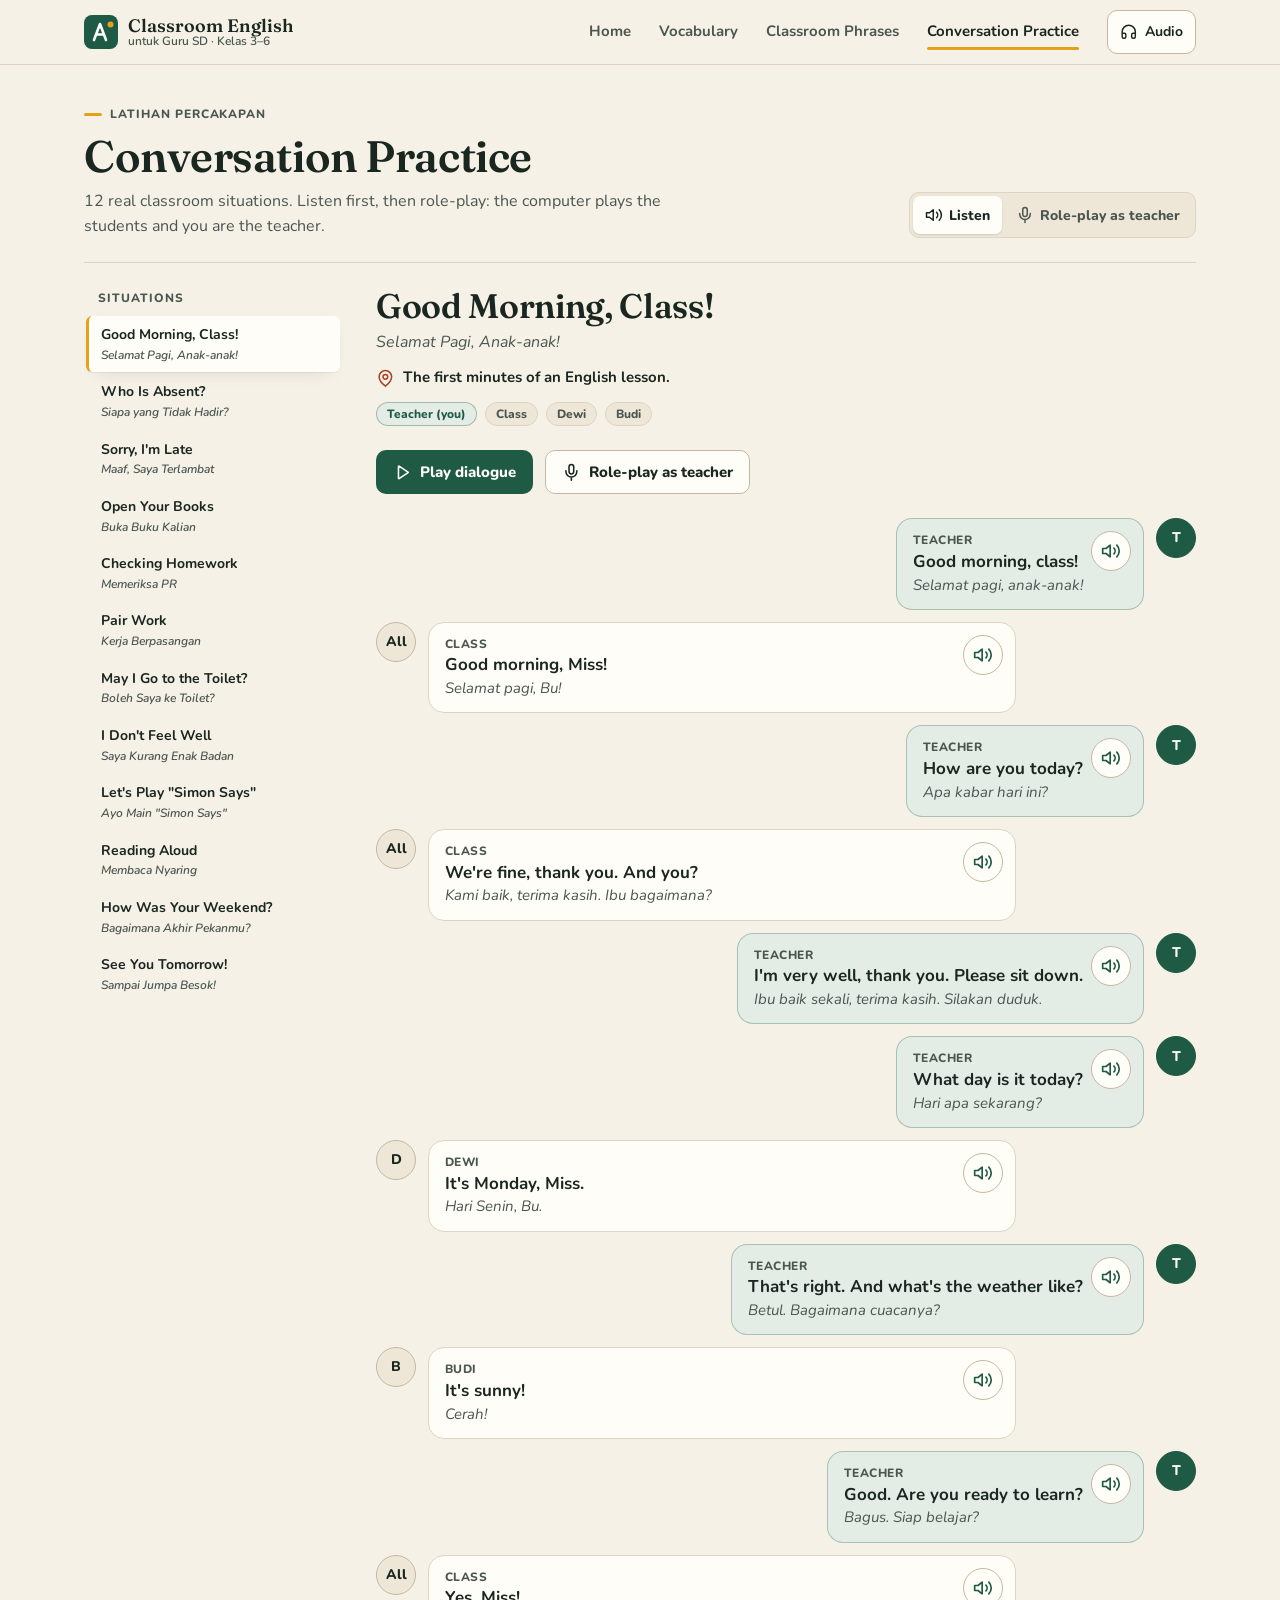
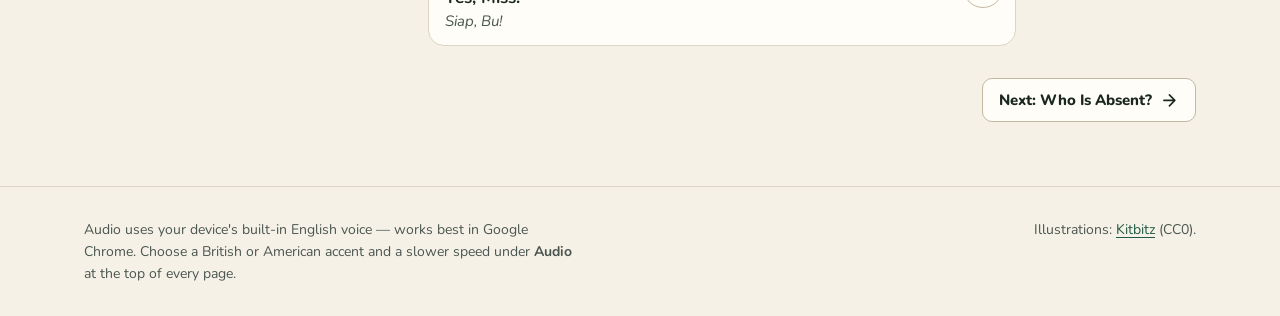
==== conversation.html @ ad686ed3 "Build Classroom English website from Google Sites prototype - Home, Vocabulary, Classroom Phrases an" ====
<!doctype html>
<html lang="en">
<head>
  <meta charset="utf-8">
  <meta name="viewport" content="width=device-width, initial-scale=1, viewport-fit=cover">
  <title>Conversation Practice · Classroom English</title>
  <meta name="description" content="12 classroom dialogues to listen to or role-play as the teacher, with an optional speaking check.">
  <meta name="theme-color" content="#f6f1e7" media="(prefers-color-scheme: light)">
  <meta name="theme-color" content="#121a16" media="(prefers-color-scheme: dark)">
  <link rel="icon" href="assets/img/favicon.svg" type="image/svg+xml">
  <link rel="preconnect" href="https://fonts.googleapis.com">
  <link rel="preconnect" href="https://fonts.gstatic.com" crossorigin>
  <link rel="stylesheet" href="https://fonts.googleapis.com/css2?family=Fraunces:opsz,wght@9..144,500;9..144,600&family=Nunito:wght@400;600;700;800&display=swap">
  <link rel="stylesheet" href="assets/css/style.css">
  <script src="assets/js/tts.js" defer></script>
  <script src="assets/js/app.js" defer></script>
  <script src="assets/js/conversation.js" defer></script>
</head>
<body>
  <a class="skip-link" href="#main">Skip to content</a>

  <header class="site-header">
    <div class="container">
      <a class="brand" href="index.html">
        <svg class="brand-mark" viewBox="0 0 34 34" aria-hidden="true"><rect width="34" height="34" rx="8" fill="var(--green)"/><path d="M10 25 16 9l6 16M12.3 19.5h7.4" fill="none" stroke="var(--on-green)" stroke-width="2.6" stroke-linecap="round" stroke-linejoin="round"/><circle cx="26.5" cy="9.5" r="3" fill="var(--marigold)"/></svg>
        <span class="brand-text"><strong>Classroom English</strong><span>untuk Guru SD · Kelas 3–6</span></span>
      </a>
      <nav class="main-nav" aria-label="Main">
        <ul>
          <li><a href="index.html">Home</a></li>
          <li><a href="vocabulary.html">Vocabulary</a></li>
          <li><a href="phrases.html">Classroom Phrases</a></li>
          <li><a href="conversation.html" aria-current="page">Conversation Practice</a></li>
        </ul>
      </nav>
      <button class="audio-btn" type="button" popovertarget="audio-panel">
        <svg class="icon" aria-hidden="true"><use href="#i-headphones"/></svg><span class="label-long">Audio</span><span class="visually-hidden"> settings</span>
      </button>
    </div>
  </header>

  <div id="audio-panel" class="audio-panel" popover aria-label="Audio settings">
    <h2>Audio settings</h2>
    <fieldset>
      <legend>Accent</legend>
      <div class="segmented">
        <label><input type="radio" name="accent" value="en-GB"><span>British</span></label>
        <label><input type="radio" name="accent" value="en-US"><span>American</span></label>
      </div>
    </fieldset>
    <fieldset>
      <legend>Speed</legend>
      <div class="segmented">
        <label><input type="radio" name="speed" value="slow"><span>Slow</span></label>
        <label><input type="radio" name="speed" value="normal"><span>Normal</span></label>
        <label><input type="radio" name="speed" value="fast"><span>Fast</span></label>
      </div>
    </fieldset>
    <p class="note" data-audio-note>Uses your device's built-in English voice. Works best in Google Chrome.</p>
  </div>

  <main id="main">
    <div class="container">
      <header class="page-head">
        <div class="head-row">
          <div>
            <p class="eyebrow">Latihan percakapan</p>
            <h1>Conversation Practice</h1>
            <p>12 real classroom situations. Listen first, then role-play: the computer plays the students and you are the teacher.</p>
          </div>
          <fieldset class="segmented">
            <legend class="visually-hidden">Practice mode</legend>
            <label><input type="radio" name="cmode" value="listen" checked><span><svg class="icon" aria-hidden="true"><use href="#i-volume"/></svg>Listen</span></label>
            <label><input type="radio" name="cmode" value="roleplay"><span><svg class="icon" aria-hidden="true"><use href="#i-mic"/></svg>Role-play as teacher</span></label>
          </fieldset>
        </div>
      </header>
      <div class="workspace">
        <aside aria-labelledby="topics-label">
          <p class="aside-label" id="topics-label">Situations</p>
          <ul class="topic-list" id="topics" aria-label="Situations"></ul>
        </aside>
        <section aria-label="Dialogue">
          <div id="view"></div>
          <p class="visually-hidden" id="live" aria-live="polite"></p>
        </section>
      </div>
    </div>
  </main>

  <footer class="site-footer">
    <div class="container">
      <p>Audio uses your device's built-in English voice — works best in Google Chrome. Choose a British or American accent and a slower speed under <strong>Audio</strong> at the top of every page.</p>
      <p>Illustrations: <a href="https://kitbitz.art/">Kitbitz</a> (CC0).</p>
    </div>
  </footer>

  <nav class="bottom-nav" aria-label="Main (mobile)">
    <ul>
      <li><a href="index.html"><svg class="icon" aria-hidden="true"><use href="#i-home"/></svg>Home</a></li>
      <li><a href="vocabulary.html"><svg class="icon" aria-hidden="true"><use href="#i-book"/></svg>Words</a></li>
      <li><a href="phrases.html"><svg class="icon" aria-hidden="true"><use href="#i-quote"/></svg>Phrases</a></li>
      <li><a href="conversation.html" aria-current="page"><svg class="icon" aria-hidden="true"><use href="#i-chat"/></svg>Talk</a></li>
    </ul>
  </nav>
</body>
</html>
---- assets/css/style.css ----
/* =========================================================
   Classroom English — shared styles
   Direction: a teacher's exercise book. Warm paper, blackboard
   green, marigold highlighter. Serif headings, rounded sans body.
   ========================================================= */

:root {
  --paper: #f6f1e7;
  --paper-2: #eee7d8;
  --surface: #fffdf8;
  --ink: #1a2620;
  --ink-2: #4a5650;
  --line: #ddd4c3;
  --line-strong: #c4b8a1;

  --green: #1e5a44;
  --green-hover: #174836;
  --on-green: #ffffff;
  --green-tint: #e3ede6;
  --green-text: #1e5a44;

  --marigold: #e3a21a;
  --marigold-tint: #fbefd2;
  --clay: #a8432a;
  --clay-tint: #f6e3da;

  --ok: #2b7046;
  --ok-tint: #e1f0e5;
  --bad: #b42318;
  --bad-tint: #fbe4e1;

  --shadow: 0 1px 0 rgba(26, 38, 32, 0.06), 0 6px 20px -12px rgba(26, 38, 32, 0.25);

  --font-display: "Fraunces", Georgia, "Times New Roman", serif;
  --font-body: "Nunito", system-ui, -apple-system, "Segoe UI", sans-serif;

  --r-sm: 6px;
  --r: 10px;
  --r-lg: 16px;

  --s-1: 4px;
  --s-2: 8px;
  --s-3: 12px;
  --s-4: 16px;
  --s-5: 24px;
  --s-6: 32px;
  --s-7: 48px;
  --s-8: 64px;

  --header-h: 64px;
  --bottom-nav-h: 64px;
  color-scheme: light;
}

@media (prefers-color-scheme: dark) {
  :root:not([data-theme="light"]) {
    --paper: #121a16;
    --paper-2: #18231d;
    --surface: #1b2620;
    --ink: #ece6d8;
    --ink-2: #a9b4ad;
    --line: #2b3a32;
    --line-strong: #3d4f45;
    --green: #8fd1ae;
    --green-hover: #a9e0c2;
    --on-green: #0e1a14;
    --green-tint: #1f3329;
    --green-text: #8fd1ae;
    --marigold: #f0b93e;
    --marigold-tint: #3a2f17;
    --clay: #ee9a7a;
    --clay-tint: #3a241c;
    --ok: #86d3a0;
    --ok-tint: #1c3325;
    --bad: #f3a097;
    --bad-tint: #3d1f1b;
    --shadow: 0 1px 0 rgba(0, 0, 0, 0.3), 0 8px 24px -14px rgba(0, 0, 0, 0.7);
    color-scheme: dark;
  }
}
:root[data-theme="dark"] {
  --paper: #121a16;
  --paper-2: #18231d;
  --surface: #1b2620;
  --ink: #ece6d8;
  --ink-2: #a9b4ad;
  --line: #2b3a32;
  --line-strong: #3d4f45;
  --green: #8fd1ae;
  --green-hover: #a9e0c2;
  --on-green: #0e1a14;
  --green-tint: #1f3329;
  --green-text: #8fd1ae;
  --marigold: #f0b93e;
  --marigold-tint: #3a2f17;
  --clay: #ee9a7a;
  --clay-tint: #3a241c;
  --ok: #86d3a0;
  --ok-tint: #1c3325;
  --bad: #f3a097;
  --bad-tint: #3d1f1b;
  --shadow: 0 1px 0 rgba(0, 0, 0, 0.3), 0 8px 24px -14px rgba(0, 0, 0, 0.7);
  color-scheme: dark;
}

/* ---------- Base ---------- */
*,
*::before,
*::after { box-sizing: border-box; }

html { -webkit-text-size-adjust: 100%; scroll-padding-top: calc(var(--header-h) + 16px); }

body {
  margin: 0;
  background: var(--paper);
  color: var(--ink);
  font-family: var(--font-body);
  font-size: 1rem;
  line-height: 1.55;
  -webkit-font-smoothing: antialiased;
}

img, svg { display: block; max-width: 100%; }
button, input, select { font: inherit; color: inherit; }
button { cursor: pointer; }
a { color: var(--green-text); text-underline-offset: 3px; text-decoration-thickness: 1px; }
a:hover { text-decoration-thickness: 2px; }

h1, h2, h3 {
  font-family: var(--font-display);
  font-weight: 600;
  line-height: 1.12;
  letter-spacing: -0.01em;
  margin: 0;
  text-wrap: balance;
  font-optical-sizing: auto;
}
p { margin: 0; text-wrap: pretty; }

:focus-visible {
  outline: 3px solid var(--marigold);
  outline-offset: 2px;
  border-radius: var(--r-sm);
}

.icon { width: 1.25em; height: 1.25em; flex: none; fill: none; stroke: currentColor; stroke-width: 2; stroke-linecap: round; stroke-linejoin: round; }

.visually-hidden {
  position: absolute !important; width: 1px; height: 1px; padding: 0; margin: -1px;
  overflow: hidden; clip: rect(0 0 0 0); white-space: nowrap; border: 0;
}

.skip-link {
  position: absolute; left: var(--s-4); top: -100px; z-index: 100;
  background: var(--green); color: var(--on-green); padding: var(--s-2) var(--s-4); border-radius: var(--r-sm);
}
.skip-link:focus { top: var(--s-2); }

.container { width: 100%; max-width: 1160px; margin-inline: auto; padding-inline: var(--s-4); }
@media (min-width: 768px) { .container { padding-inline: var(--s-5); } }

.id { color: var(--ink-2); font-style: italic; }

/* ---------- Header ---------- */
.site-header {
  position: sticky; top: 0; z-index: 40;
  background: color-mix(in srgb, var(--paper) 92%, transparent);
  backdrop-filter: saturate(140%) blur(8px);
  -webkit-backdrop-filter: saturate(140%) blur(8px);
  border-bottom: 1px solid var(--line);
}
.site-header .container {
  height: var(--header-h);
  display: flex; align-items: center; gap: var(--s-4);
}
.brand {
  display: flex; align-items: center; gap: 10px;
  color: var(--ink); text-decoration: none; margin-right: auto;
}
.brand-mark { width: 34px; height: 34px; flex: none; }
.brand-text { display: flex; flex-direction: column; line-height: 1.1; }
.brand-text strong { font-family: var(--font-display); font-size: 1.125rem; font-weight: 600; }
.brand-text span { font-size: 0.75rem; color: var(--ink-2); font-weight: 600; }

.main-nav { display: none; }
.main-nav ul { list-style: none; margin: 0; padding: 0; display: flex; gap: var(--s-1); }
.main-nav a {
  display: block; padding: var(--s-2) var(--s-3); border-radius: var(--r-sm);
  color: var(--ink-2); font-weight: 700; font-size: 0.9375rem; text-decoration: none;
  position: relative;
}
.main-nav a:hover { color: var(--ink); background: var(--paper-2); }
.main-nav a[aria-current="page"] { color: var(--ink); }
.main-nav a[aria-current="page"]::after {
  content: ""; position: absolute; left: var(--s-3); right: var(--s-3); bottom: 2px;
  height: 3px; border-radius: 2px; background: var(--marigold);
}
@media (min-width: 860px) { .main-nav { display: block; } }

/* Audio settings popover */
.audio-btn {
  display: inline-flex; align-items: center; gap: var(--s-2);
  min-height: 44px; padding: 0 var(--s-3);
  border: 1px solid var(--line-strong); background: var(--surface);
  border-radius: var(--r); font-weight: 700; font-size: 0.875rem;
}
.audio-btn:hover { border-color: var(--green); }
.audio-btn .label-long { display: none; }
@media (min-width: 480px) { .audio-btn .label-long { display: inline; } }

.audio-panel {
  margin: 0; inset: auto; position: fixed;
  top: calc(var(--header-h) + 4px); right: var(--s-4);
  width: min(320px, calc(100vw - 32px));
  background: var(--surface); color: var(--ink);
  border: 1px solid var(--line-strong); border-radius: var(--r-lg);
  padding: var(--s-4); box-shadow: var(--shadow);
}
.audio-panel h2 { font-size: 1.125rem; margin-bottom: var(--s-3); }
.audio-panel fieldset { border: 0; padding: 0; margin: 0 0 var(--s-4); }
.audio-panel legend { padding: 0; font-weight: 800; font-size: 0.75rem; text-transform: uppercase; letter-spacing: 0.06em; color: var(--ink-2); margin-bottom: var(--s-2); }
.audio-panel .note { font-size: 0.8125rem; color: var(--ink-2); }
.audio-panel .row { display: flex; justify-content: space-between; align-items: center; gap: var(--s-2); }

/* Bottom nav (mobile) */
.bottom-nav {
  position: fixed; left: 0; right: 0; bottom: 0; z-index: 40;
  background: var(--surface); border-top: 1px solid var(--line);
  padding-bottom: env(safe-area-inset-bottom);
}
.bottom-nav ul { list-style: none; margin: 0; padding: 0; display: grid; grid-template-columns: repeat(4, 1fr); }
.bottom-nav a {
  display: flex; flex-direction: column; align-items: center; justify-content: center; gap: 2px;
  height: var(--bottom-nav-h); color: var(--ink-2); text-decoration: none; font-size: 0.75rem; font-weight: 700;
}
.bottom-nav a .icon { width: 22px; height: 22px; }
.bottom-nav a[aria-current="page"] { color: var(--green-text); }
.bottom-nav a[aria-current="page"] .icon { stroke-width: 2.5; }
body { padding-bottom: calc(var(--bottom-nav-h) + env(safe-area-inset-bottom)); }
@media (min-width: 860px) {
  .bottom-nav { display: none; }
  body { padding-bottom: 0; }
}

/* ---------- Buttons & controls ---------- */
.btn {
  display: inline-flex; align-items: center; justify-content: center; gap: var(--s-2);
  min-height: 44px; padding: 0 var(--s-4);
  border-radius: var(--r); border: 1px solid transparent;
  font-weight: 800; font-size: 0.9375rem; text-decoration: none; white-space: nowrap;
  transition: background-color 150ms ease, border-color 150ms ease, transform 100ms ease;
}
.btn:active { transform: translateY(1px); }
.btn-primary { background: var(--green); color: var(--on-green); }
.btn-primary:hover { background: var(--green-hover); }
.btn-secondary { background: var(--surface); color: var(--ink); border-color: var(--line-strong); }
.btn-secondary:hover { border-color: var(--green); }
.btn-ghost { background: transparent; color: var(--green-text); }
.btn-ghost:hover { background: var(--green-tint); }
.btn-sm { min-height: 36px; padding: 0 var(--s-3); font-size: 0.875rem; }
.btn[disabled] { opacity: 0.5; cursor: not-allowed; }
.btn.is-on { background: var(--clay); color: #fff; border-color: var(--clay); }

.icon-btn {
  display: inline-flex; align-items: center; justify-content: center;
  width: 44px; height: 44px; flex: none;
  border-radius: 50%; border: 1px solid var(--line-strong); background: var(--surface); color: var(--green-text);
  transition: background-color 150ms ease, border-color 150ms ease;
}
.icon-btn:hover { background: var(--green-tint); border-color: var(--green); }
.icon-btn.is-speaking { background: var(--green); color: var(--on-green); border-color: var(--green); }

/* Segmented control (radio-based) */
.segmented {
  display: inline-flex; padding: 3px; gap: 2px; border: 1px solid var(--line); margin: 0;
  background: var(--paper-2); border-radius: var(--r);
  max-width: 100%; overflow-x: auto;
}
.segmented label { position: relative; flex: 1 0 auto; }
fieldset.segmented { min-inline-size: 0; }
@media (max-width: 479px) {
  .page-head .segmented { width: 100%; }
  .segmented span { padding: 0 10px; }
  .segmented span .icon { display: none; }
}
.segmented input { position: absolute; opacity: 0; inset: 0; margin: 0; cursor: pointer; width: 100%; height: 100%; }
.segmented span {
  display: flex; align-items: center; justify-content: center; gap: 6px; min-height: 38px; padding: 0 var(--s-3);
  border-radius: 7px; font-weight: 800; font-size: 0.875rem; color: var(--ink-2); white-space: nowrap;
  transition: background-color 150ms ease, color 150ms ease;
}
.segmented span .icon { width: 18px; height: 18px; }
.segmented input:checked + span { background: var(--surface); color: var(--ink); box-shadow: 0 1px 2px rgba(0,0,0,.12); }
.segmented input:focus-visible + span { outline: 3px solid var(--marigold); outline-offset: 1px; }

.search { position: relative; display: flex; align-items: center; }
.search .icon { position: absolute; left: 12px; color: var(--ink-2); pointer-events: none; }
.search input {
  width: 100%; min-height: 44px; padding: 0 var(--s-3) 0 40px;
  border: 1px solid var(--line-strong); border-radius: var(--r); background: var(--surface);
}
.search input:focus { border-color: var(--green); outline: none; box-shadow: 0 0 0 3px var(--green-tint); }

/* ---------- Page heading (inner pages) ---------- */
.page-head { padding-block: var(--s-6) var(--s-5); border-bottom: 1px solid var(--line); }
.page-head .eyebrow { margin-bottom: var(--s-2); }
.page-head h1 { font-size: clamp(1.875rem, 1.2rem + 2.4vw, 2.75rem); }
.page-head p { margin-top: var(--s-2); color: var(--ink-2); max-width: 62ch; }
.page-head .head-row { display: flex; flex-wrap: wrap; gap: var(--s-4); align-items: end; justify-content: space-between; }

.eyebrow {
  display: inline-flex; align-items: center; gap: var(--s-2);
  font-size: 0.75rem; font-weight: 800; letter-spacing: 0.08em; text-transform: uppercase; color: var(--ink-2);
}
.eyebrow::before { content: ""; width: 18px; height: 3px; background: var(--marigold); border-radius: 2px; }

/* ---------- Workspace layout (sidebar + main) ---------- */
.workspace { display: grid; gap: var(--s-5); padding-block: var(--s-5) var(--s-8); }
.workspace > * { min-width: 0; }
@media (min-width: 960px) {
  .workspace { grid-template-columns: 260px minmax(0, 1fr); gap: var(--s-6); align-items: start; }
  .workspace > aside { position: sticky; top: calc(var(--header-h) + var(--s-4)); max-height: calc(100vh - var(--header-h) - 32px); overflow: auto; padding: 2px 4px 2px 2px; }
}

/* Topic list: horizontal scroller on mobile, vertical list on desktop */
.topic-list { list-style: none; margin: 0; padding: 2px 2px var(--s-2); display: flex; gap: var(--s-2); overflow-x: auto; scrollbar-width: thin; }
.topic-list button {
  display: flex; align-items: center; gap: var(--s-2);
  min-height: 40px; padding: 0 var(--s-3);
  border: 1px solid var(--line-strong); background: var(--surface); border-radius: 999px;
  font-weight: 700; font-size: 0.875rem; white-space: nowrap; text-align: left;
}
.topic-list button:hover { border-color: var(--green); }
.topic-list button[aria-current="true"] { background: var(--green); color: var(--on-green); border-color: var(--green); }
.topic-list .count { font-size: 0.75rem; font-weight: 700; opacity: 0.75; font-variant-numeric: tabular-nums; }
.topic-list .sub { display: none; }
.aside-label { display: none; }

@media (min-width: 960px) {
  .aside-label { display: block; font-size: 0.75rem; font-weight: 800; letter-spacing: 0.08em; text-transform: uppercase; color: var(--ink-2); margin: 0 0 var(--s-2) var(--s-3); }
  .topic-list { flex-direction: column; gap: 1px; overflow: visible; padding: 0; }
  .topic-list button {
    width: 100%; border: 0; border-radius: var(--r-sm); background: transparent;
    padding: var(--s-2) var(--s-3); white-space: normal; min-height: 44px;
    border-left: 3px solid transparent;
  }
  .topic-list button:hover { background: var(--paper-2); }
  .topic-list button[aria-current="true"] { background: var(--surface); color: var(--ink); border-left-color: var(--marigold); box-shadow: var(--shadow); }
  .topic-list .txt { display: flex; flex-direction: column; flex: 1; min-width: 0; }
  .topic-list .sub { display: block; font-size: 0.75rem; font-weight: 600; color: var(--ink-2); font-style: italic; }
  .topic-list .count { margin-left: auto; align-self: center; }
}

.toolbar { display: flex; flex-wrap: wrap; align-items: center; gap: var(--s-3); margin-bottom: var(--s-5); }
.toolbar .grow { flex: 1 1 220px; }

.section-head { display: flex; flex-wrap: wrap; align-items: baseline; gap: var(--s-2) var(--s-4); margin: var(--s-6) 0 var(--s-3); }
.section-head:first-child { margin-top: 0; }
.section-head h2 { font-size: 1.5rem; }
.section-head .id { font-size: 0.9375rem; }
.section-head .btn { margin-left: auto; align-self: center; }

/* Progress */
.progress { display: flex; align-items: center; gap: var(--s-3); font-size: 0.875rem; color: var(--ink-2); font-weight: 700; font-variant-numeric: tabular-nums; }
.progress-bar { width: 120px; height: 8px; border-radius: 99px; background: var(--paper-2); border: 1px solid var(--line); overflow: hidden; }
.progress-bar i { display: block; height: 100%; background: var(--green); border-radius: 99px; transition: width 300ms ease; }

/* ---------- Word tiles ---------- */
.word-grid { list-style: none; margin: 0; padding: 0; display: grid; grid-template-columns: repeat(auto-fill, minmax(min(100%, 200px), 1fr)); gap: var(--s-2); }
.word {
  position: relative; display: flex; align-items: stretch;
  background: var(--surface); border: 1px solid var(--line); border-radius: var(--r);
  transition: border-color 150ms ease, background-color 150ms ease;
}
.word:hover { border-color: var(--line-strong); }
.word-play {
  flex: 1; min-width: 0; display: flex; align-items: center; gap: var(--s-3);
  padding: var(--s-3); padding-right: 0; border: 0; background: none; text-align: left; border-radius: var(--r) 0 0 var(--r);
}
.word-play .icon { color: var(--green-text); width: 18px; height: 18px; opacity: 0.6; transition: opacity 150ms ease; }
.word-play:hover .icon { opacity: 1; }
.word-play b { display: block; font-size: 1.0625rem; font-weight: 800; line-height: 1.25; overflow-wrap: anywhere; }
.word-play span { display: block; font-size: 0.875rem; color: var(--ink-2); line-height: 1.35; }
.word-check {
  flex: none; width: 44px; border: 0; background: none; color: var(--line-strong);
  display: flex; align-items: center; justify-content: center; border-radius: 0 var(--r) var(--r) 0;
}
.word-check:hover { color: var(--ok); }
.word-check .icon { width: 22px; height: 22px; }
.word.is-learned { background: var(--ok-tint); border-color: color-mix(in srgb, var(--ok) 45%, transparent); }
.word.is-learned .word-check { color: var(--ok); }
.word.is-speaking { border-color: var(--marigold); box-shadow: 0 0 0 2px var(--marigold); }

/* ---------- Flashcards ---------- */
.flash { display: flex; flex-direction: column; align-items: center; gap: var(--s-4); padding-block: var(--s-4); }
.flash-meta { font-size: 0.875rem; color: var(--ink-2); font-weight: 700; font-variant-numeric: tabular-nums; }
.flashcard {
  width: min(480px, 100%); aspect-ratio: 16 / 10; perspective: 1200px;
  border: 0; padding: 0; background: none; color: inherit; border-radius: var(--r-lg);
}
.flashcard { display: block; }
.flashcard .big, .flashcard .hint { display: block; }
.flashcard-inner { display: block; position: relative; width: 100%; height: 100%; transition: transform 450ms cubic-bezier(.2,.7,.2,1); transform-style: preserve-3d; }
.flashcard.is-flipped .flashcard-inner { transform: rotateY(180deg); }
.flashcard-face {
  position: absolute; inset: 0; backface-visibility: hidden; -webkit-backface-visibility: hidden;
  display: flex; flex-direction: column; align-items: center; justify-content: center; gap: var(--s-2);
  padding: var(--s-5) var(--s-5) var(--s-5) var(--s-7); border-radius: var(--r-lg); text-align: center;
}
.flashcard-front {
  background-color: var(--surface); border: 1px solid var(--line-strong); box-shadow: var(--shadow);
  background-image: repeating-linear-gradient(to bottom, transparent 0 31px, color-mix(in srgb, var(--line) 75%, transparent) 31px 32px);
}
.flashcard-front::before { content: ""; position: absolute; left: 32px; top: 0; bottom: 0; width: 1px; background: color-mix(in srgb, var(--clay) 45%, transparent); }
.flashcard-back { background: var(--green); color: var(--on-green); transform: rotateY(180deg); padding-left: var(--s-5); }
.flashcard .big { font-family: var(--font-display); font-size: clamp(1.75rem, 1rem + 4vw, 2.75rem); font-weight: 600; line-height: 1.1; overflow-wrap: anywhere; }
.flashcard .hint { font-size: 0.875rem; opacity: 0.8; }
.flash-controls { display: flex; flex-wrap: wrap; align-items: center; justify-content: center; gap: var(--s-2); }
.kbd-hint { font-size: 0.8125rem; color: var(--ink-2); }
.kbd-hint kbd { font-family: inherit; font-weight: 800; border: 1px solid var(--line-strong); border-bottom-width: 2px; border-radius: 4px; padding: 0 5px; background: var(--surface); }

/* ---------- Quiz ---------- */
.quiz { max-width: 620px; margin-inline: auto; }
.quiz-card { background: var(--surface); border: 1px solid var(--line); border-radius: var(--r-lg); padding: var(--s-6) var(--s-5); text-align: center; }
.quiz-card h2 { font-size: 1.625rem; margin-bottom: var(--s-2); }
.quiz-card .lead { color: var(--ink-2); }
.quiz-modes { display: grid; gap: var(--s-3); margin-top: var(--s-5); }
@media (min-width: 560px) { .quiz-modes { grid-template-columns: 1fr 1fr; } }
.quiz-mode {
  display: flex; flex-direction: column; align-items: flex-start; gap: 4px; text-align: left;
  padding: var(--s-4); border-radius: var(--r); border: 1px solid var(--line-strong); background: var(--paper);
}
.quiz-mode:hover { border-color: var(--green); background: var(--green-tint); }
.quiz-mode strong { font-size: 1rem; display: flex; align-items: center; gap: var(--s-2); }
.quiz-mode span { font-size: 0.875rem; color: var(--ink-2); }
.quiz-top { display: flex; justify-content: space-between; align-items: center; font-size: 0.875rem; font-weight: 700; color: var(--ink-2); margin-bottom: var(--s-3); font-variant-numeric: tabular-nums; }
.quiz-steps { display: flex; gap: 4px; margin-bottom: var(--s-6); }
.quiz-steps i { flex: 1; height: 4px; border-radius: 2px; background: var(--line); }
.quiz-steps i.done { background: var(--green); }
.quiz-steps i.now { background: var(--marigold); }
.quiz-prompt { text-align: center; margin-bottom: var(--s-5); }
.quiz-prompt .big { font-family: var(--font-display); font-size: clamp(2rem, 1.2rem + 3vw, 2.75rem); font-weight: 600; line-height: 1.15; }
.quiz-prompt .sub { color: var(--ink-2); font-size: 0.9375rem; margin-top: var(--s-2); }
.quiz-prompt .icon-btn { margin: var(--s-3) auto 0; width: 56px; height: 56px; }
.options { display: grid; gap: var(--s-2); }
@media (min-width: 560px) { .options { grid-template-columns: 1fr 1fr; } }
.option {
  display: flex; align-items: center; gap: var(--s-3);
  min-height: 56px; padding: var(--s-3) var(--s-4); text-align: left;
  border: 1px solid var(--line-strong); background: var(--surface); border-radius: var(--r);
  font-weight: 700; font-size: 1rem;
}
.option:hover:not([aria-disabled="true"]) { border-color: var(--green); }
.option .key { flex: none; width: 26px; height: 26px; border-radius: 6px; display: grid; place-items: center; background: var(--paper-2); font-size: 0.8125rem; font-weight: 800; color: var(--ink-2); }
.option .mark { margin-left: auto; }
.option[aria-disabled="true"] { cursor: default; }
.option.is-correct { background: var(--ok-tint); border-color: var(--ok); }
.option.is-correct .key { background: var(--ok); color: var(--surface); }
.option.is-wrong { background: var(--bad-tint); border-color: var(--bad); }
.option.is-wrong .key { background: var(--bad); color: var(--surface); }
.quiz-feedback { min-height: 28px; margin-top: var(--s-4); text-align: center; font-weight: 800; display: flex; align-items: center; justify-content: center; gap: var(--s-2); }
.quiz-feedback.ok { color: var(--ok); }
.quiz-feedback.bad { color: var(--bad); }
.quiz-next { display: flex; justify-content: center; margin-top: var(--s-3); min-height: 44px; }
.score { font-family: var(--font-display); font-size: 4rem; line-height: 1; font-weight: 600; color: var(--green-text); margin: var(--s-3) 0; }
.score small { font-size: 1.5rem; color: var(--ink-2); }
.row-center { display: flex; flex-wrap: wrap; gap: var(--s-2); justify-content: center; margin-top: var(--s-5); }

/* ---------- Phrases ---------- */
.tip {
  display: grid; grid-template-columns: auto 1fr; gap: var(--s-3);
  background: var(--marigold-tint); border-left: 4px solid var(--marigold);
  border-radius: 0 var(--r) var(--r) 0; padding: var(--s-4); margin-bottom: var(--s-5);
}
.tip .icon { margin-top: 2px; }
.tip strong { display: block; font-size: 0.75rem; letter-spacing: 0.08em; text-transform: uppercase; margin-bottom: 2px; }
.phrase-list { list-style: none; margin: 0; padding: 0; counter-reset: phrase; border-top: 1px solid var(--line); }
.phrase {
  counter-increment: phrase;
  display: grid; grid-template-columns: 26px minmax(0, 1fr) auto; gap: var(--s-3); align-items: center;
  padding: var(--s-3) var(--s-2) var(--s-3) 0; border-bottom: 1px solid var(--line);
  transition: background-color 200ms ease;
}
.phrase::before { content: counter(phrase, decimal-leading-zero); font-size: 0.8125rem; font-weight: 800; color: var(--ink-2); font-variant-numeric: tabular-nums; align-self: start; padding-top: 4px; }
.phrase .en { font-size: 1.125rem; font-weight: 700; line-height: 1.4; }
.phrase .id { font-size: 0.9375rem; margin-top: 2px; }
.phrase.is-speaking { background: linear-gradient(90deg, var(--marigold-tint), transparent 85%); }
.your-turn { display: inline-flex; align-items: center; gap: 4px; margin-left: var(--s-2); color: var(--clay); font-weight: 800; font-size: 0.8125rem; vertical-align: middle; }
.reveal {
  display: inline-flex; align-items: center; gap: var(--s-2); min-height: 36px;
  border: 1px dashed var(--line-strong); background: var(--paper-2); border-radius: var(--r-sm);
  padding: 4px var(--s-3); font-weight: 700; font-size: 0.9375rem; color: var(--ink-2);
}
.reveal:hover { border-color: var(--green); color: var(--ink); }
.pager { display: flex; justify-content: space-between; gap: var(--s-3); margin-top: var(--s-6); }
.pager .btn { max-width: 48%; }
.pager .btn span { overflow: hidden; text-overflow: ellipsis; }
.pager .next { margin-left: auto; }

/* ---------- Conversation ---------- */
.dialogue-head { margin-bottom: var(--s-5); }
.dialogue-head h2 { font-size: clamp(1.5rem, 1.1rem + 1.6vw, 2.125rem); }
.dialogue-head .id { font-size: 1rem; margin-top: 4px; }
.situation { display: flex; align-items: center; gap: var(--s-2); margin-top: var(--s-3); font-size: 0.9375rem; font-weight: 700; }
.situation .icon { color: var(--clay); }
.cast { display: flex; flex-wrap: wrap; gap: var(--s-2); margin-top: var(--s-3); }
.badge {
  display: inline-flex; align-items: center; gap: 6px;
  padding: 2px 10px; border-radius: 999px; font-size: 0.75rem; font-weight: 800;
  background: var(--paper-2); color: var(--ink-2); border: 1px solid var(--line);
}
.badge.teacher { background: var(--green-tint); color: var(--green-text); border-color: color-mix(in srgb, var(--green) 35%, transparent); }

.script { list-style: none; margin: 0; padding: 0; display: flex; flex-direction: column; gap: var(--s-3); }
.line { display: flex; gap: var(--s-3); align-items: flex-start; max-width: 640px; }
.line.is-teacher { flex-direction: row-reverse; margin-left: auto; }
.avatar {
  flex: none; width: 40px; height: 40px; border-radius: 50%;
  display: grid; place-items: center; font-weight: 800; font-size: 0.875rem;
  background: var(--paper-2); color: var(--ink); border: 1px solid var(--line-strong);
}
.line.is-teacher .avatar { background: var(--green); color: var(--on-green); border-color: var(--green); }
.bubble { flex: 1; background: var(--surface); border: 1px solid var(--line); border-radius: var(--r-lg); padding: var(--s-3) var(--s-3) var(--s-3) var(--s-4); min-width: 0; }
.line.is-teacher .bubble { background: var(--green-tint); border-color: color-mix(in srgb, var(--green) 30%, transparent); }
.bubble .who { font-size: 0.75rem; font-weight: 800; color: var(--ink-2); letter-spacing: 0.04em; text-transform: uppercase; }
.bubble .en { font-size: 1.0625rem; font-weight: 700; line-height: 1.4; }
.bubble .id { font-size: 0.9375rem; }
.bubble-row { display: flex; gap: var(--s-2); align-items: flex-start; justify-content: space-between; }
.bubble .icon-btn { width: 40px; height: 40px; }
.line.is-speaking .bubble { border-color: var(--marigold); box-shadow: 0 0 0 2px var(--marigold); }

.turn { margin-top: var(--s-4); padding: var(--s-5); border-radius: var(--r-lg); border: 2px dashed var(--green); background: var(--surface); }
.turn h3 { font-size: 1.25rem; display: flex; align-items: center; gap: var(--s-2); }
.turn .hint { margin-top: var(--s-2); font-size: 1.0625rem; }
.turn-actions { display: flex; flex-wrap: wrap; gap: var(--s-2); margin-top: var(--s-4); }
.mic-result { margin-top: var(--s-3); padding: var(--s-3); border-radius: var(--r); background: var(--paper-2); font-size: 0.9375rem; }
.mic-result.good { background: var(--ok-tint); }
.mic-result.try { background: var(--clay-tint); }
.mic-result b { display: block; }
.answer { margin-top: var(--s-3); font-size: 1.125rem; font-weight: 800; color: var(--green-text); }
.done-panel { text-align: center; padding: var(--s-6) var(--s-4); border: 1px solid var(--line); border-radius: var(--r-lg); background: var(--surface); margin-top: var(--s-4); }
.done-panel h3 { font-size: 1.5rem; margin-bottom: var(--s-2); }
.done-panel p { color: var(--ink-2); }

/* ---------- States ---------- */
.state { padding: var(--s-7) var(--s-4); text-align: center; color: var(--ink-2); }
.state h2 { font-size: 1.25rem; color: var(--ink); margin-bottom: var(--s-2); }
.state .btn { margin-top: var(--s-4); }
.skeleton { display: grid; grid-template-columns: repeat(auto-fill, minmax(200px, 1fr)); gap: var(--s-2); }
.skeleton i { height: 64px; border-radius: var(--r); background: var(--paper-2); animation: pulse 1.4s ease-in-out infinite; }
@keyframes pulse { 50% { opacity: 0.5; } }

.toast {
  position: fixed; left: 50%; transform: translateX(-50%);
  bottom: calc(var(--bottom-nav-h) + 16px + env(safe-area-inset-bottom));
  width: max-content; max-width: calc(100vw - 32px); z-index: 60;
  background: var(--ink); color: var(--paper); padding: var(--s-3) var(--s-4); border-radius: var(--r);
  font-size: 0.9375rem; font-weight: 700; box-shadow: var(--shadow);
}
@media (min-width: 860px) { .toast { bottom: 24px; } }

/* ---------- Home ---------- */
.hero { padding-block: var(--s-7) var(--s-8); }
.hero-grid { display: grid; gap: var(--s-8); align-items: center; }
@media (min-width: 960px) { .hero-grid { grid-template-columns: 1.3fr 1fr; } }
.hero h1 { font-size: clamp(2.25rem, 1.3rem + 4vw, 4rem); margin-top: var(--s-3); letter-spacing: -0.02em; }
.hero h1 mark { background: linear-gradient(transparent 60%, var(--marigold-tint) 60%, var(--marigold-tint) 92%, transparent 92%); color: inherit; padding-inline: 2px; }
.hero .lead { font-size: 1.1875rem; margin-top: var(--s-4); max-width: 54ch; }
.hero .lead-id { margin-top: var(--s-2); max-width: 58ch; }
.hero-actions { display: flex; flex-wrap: wrap; gap: var(--s-3); margin-top: var(--s-5); }
.stats { display: flex; flex-wrap: wrap; gap: var(--s-5) var(--s-6); margin: var(--s-6) 0 0; padding: var(--s-5) 0 0; border-top: 1px solid var(--line); }
.stats div { display: flex; flex-direction: column-reverse; }
.stats dd { margin: 0; font-family: var(--font-display); font-size: 2.25rem; font-weight: 600; line-height: 1; }
.stats dt { font-size: 0.875rem; color: var(--ink-2); font-weight: 700; margin-top: 4px; }

.try {
  position: relative; background: var(--surface); border: 1px solid var(--line-strong);
  border-radius: var(--r-lg); padding: var(--s-5); box-shadow: var(--shadow);
}
.try-illus { position: absolute; right: 12px; top: -52px; width: 92px; height: 92px; pointer-events: none; }
.try h2 { font-size: 1.375rem; margin: var(--s-2) 0 var(--s-4); }
.try-list { list-style: none; margin: 0; padding: 0; display: flex; flex-direction: column; gap: var(--s-2); }
.try-list li { display: flex; align-items: center; gap: var(--s-3); padding: var(--s-3); border-radius: var(--r); background: var(--paper); border: 1px solid var(--line); }
.try-list .en { font-weight: 800; font-size: 1.0625rem; line-height: 1.3; }
.try-list .id { font-size: 0.875rem; }
.try-list li.is-speaking { border-color: var(--marigold); box-shadow: 0 0 0 2px var(--marigold); }
.try-foot { margin-top: var(--s-4); display: flex; flex-wrap: wrap; align-items: center; justify-content: space-between; gap: var(--s-3); font-size: 0.875rem; color: var(--ink-2); }

.band { padding-block: var(--s-8); border-top: 1px solid var(--line); }
.band-head { max-width: 680px; margin-bottom: var(--s-6); }
.band-head h2 { font-size: clamp(1.75rem, 1.2rem + 2vw, 2.5rem); margin-top: var(--s-2); }
.band-head p { margin-top: var(--s-3); color: var(--ink-2); font-size: 1.0625rem; }

.steps { list-style: none; margin: 0; padding: 0; }
.step { display: grid; gap: var(--s-3) var(--s-6); padding-block: var(--s-5); border-top: 1px solid var(--line); }
.step:last-child { border-bottom: 1px solid var(--line); }
@media (min-width: 860px) {
  .step { grid-template-columns: 64px minmax(0, 1fr) minmax(0, 1.3fr) 200px; align-items: baseline; }
  .step > .btn { justify-self: end; }
}
.step > .btn { justify-self: start; }
.step-num { font-family: var(--font-display); font-size: 2.5rem; font-weight: 500; color: var(--clay); line-height: 1; }
.step h3 { font-size: 1.5rem; }
.step h3 small { display: block; font-family: var(--font-body); font-size: 0.875rem; color: var(--ink-2); font-weight: 700; margin-top: 4px; letter-spacing: 0; }
.step .how { color: var(--ink-2); font-size: 0.9375rem; margin-top: var(--s-2); }

.plan { list-style: none; margin: 0; padding: 0; display: grid; gap: var(--s-4); }
@media (min-width: 700px) { .plan { grid-template-columns: 1fr 1fr; } }
@media (min-width: 1100px) { .plan { grid-template-columns: repeat(4, 1fr); gap: 0; } }
.week { background: var(--surface); border: 1px solid var(--line); border-radius: var(--r-lg); padding: var(--s-5); display: flex; flex-direction: column; }
@media (min-width: 1100px) {
  .week { border-radius: 0; border-right-width: 0; }
  .week:first-child { border-radius: var(--r-lg) 0 0 var(--r-lg); }
  .week:last-child { border-radius: 0 var(--r-lg) var(--r-lg) 0; border-right-width: 1px; }
}
.week-label { font-size: 0.75rem; font-weight: 800; letter-spacing: 0.1em; color: var(--clay); text-transform: uppercase; }
.week h3 { font-size: 1.375rem; margin: var(--s-1) 0 var(--s-4); }
.week dl { margin: 0; display: flex; flex-direction: column; gap: var(--s-3); flex: 1; }
.week dt { font-size: 0.75rem; font-weight: 800; letter-spacing: 0.06em; text-transform: uppercase; color: var(--ink-2); }
.week dd { margin: 2px 0 0; font-size: 0.9375rem; line-height: 1.5; }
.week dd a { font-weight: 700; }
.in-class { margin-top: var(--s-4); padding: var(--s-3); border-radius: var(--r); background: var(--green-tint); font-size: 0.9375rem; font-weight: 700; display: flex; gap: var(--s-2); }
.in-class .icon { color: var(--green-text); margin-top: 2px; }

.tips { list-style: none; margin: 0; padding: 0; display: grid; gap: 0 var(--s-7); counter-reset: tip; }
@media (min-width: 860px) { .tips { grid-template-columns: 1fr 1fr; } }
.tips li { counter-increment: tip; display: grid; grid-template-columns: 48px 1fr; gap: var(--s-3); padding-block: var(--s-5); border-top: 1px solid var(--line); }
.tips li::before { content: counter(tip); font-family: var(--font-display); font-size: 2.25rem; line-height: 1; font-weight: 500; color: var(--green-text); }
.tips h3 { font-size: 1.25rem; }
.tips p { margin-top: var(--s-2); }
.tips .id { margin-top: var(--s-1); font-size: 0.9375rem; }

.site-footer { border-top: 1px solid var(--line); padding-block: var(--s-6); color: var(--ink-2); font-size: 0.875rem; }
.site-footer .container { display: flex; flex-wrap: wrap; gap: var(--s-3) var(--s-6); justify-content: space-between; }
.site-footer p { max-width: 62ch; }

/* ---------- Motion preferences ---------- */
@media (prefers-reduced-motion: reduce) {
  *, *::before, *::after { transition-duration: 0.01ms !important; animation-duration: 0.01ms !important; animation-iteration-count: 1 !important; scroll-behavior: auto !important; }
  .flashcard-inner, .flashcard.is-flipped .flashcard-inner { transform: none; }
  .flashcard-back { transform: none; visibility: hidden; }
  .flashcard.is-flipped .flashcard-back { visibility: visible; }
  .flashcard.is-flipped .flashcard-front { visibility: hidden; }
}

.result-icon { width: 44px; height: 44px; margin: 0 auto var(--s-2); color: var(--marigold); }
code { font-size: 0.9em; background: var(--paper-2); padding: 1px 6px; border-radius: 4px; }
[hidden] { display: none !important; }
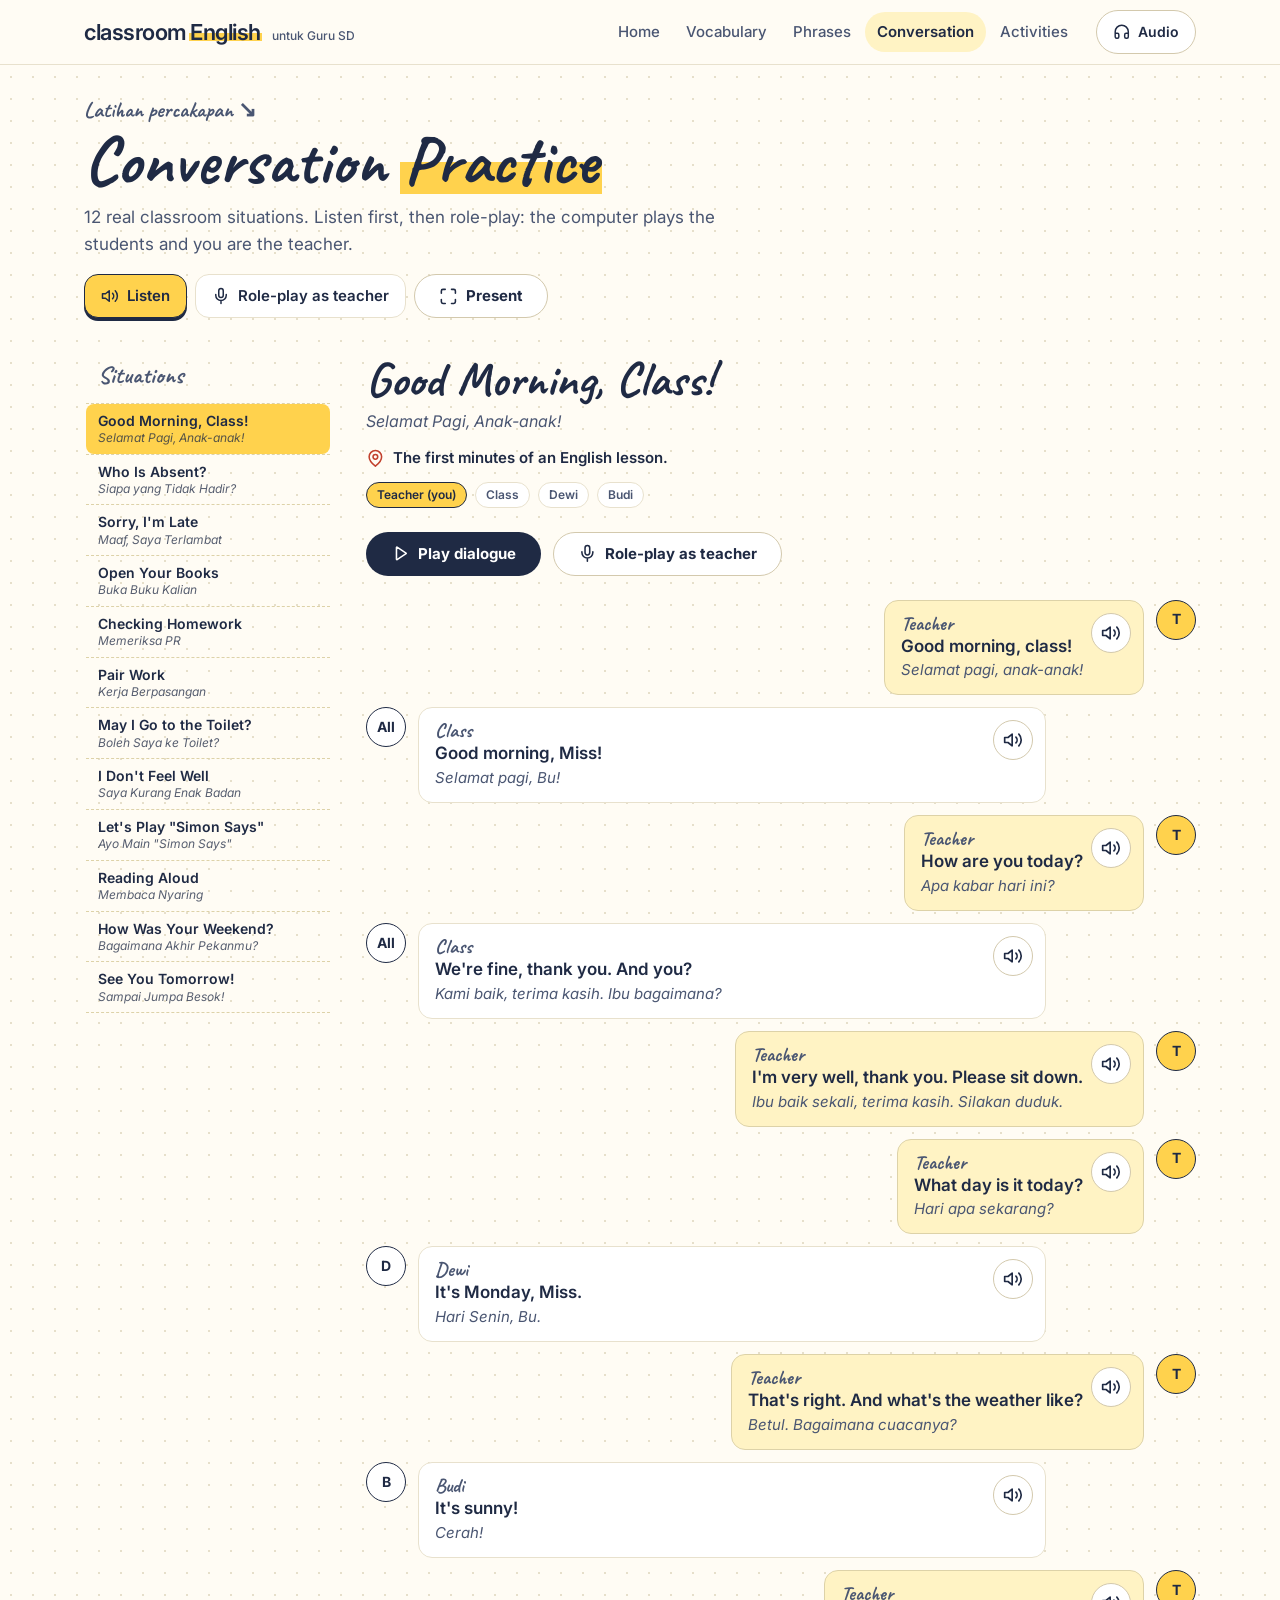
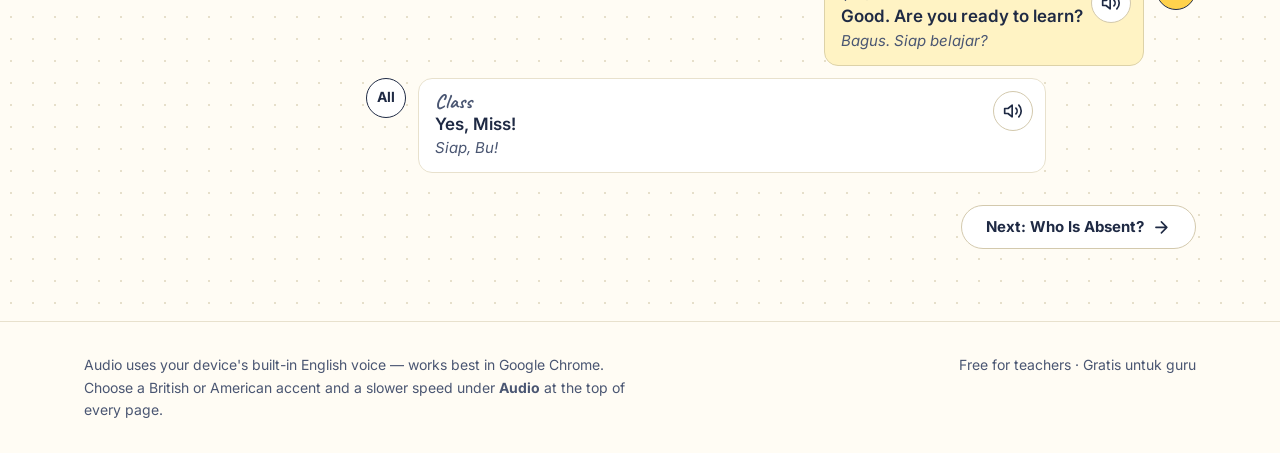
==== commit 9f4f5b52: "Whiteboard redesign, fullscreen present mode and 35 classroom activities - Restyle the site after ah" ====
--- a/conversation.html
+++ b/conversation.html
@@ -5,12 +5,12 @@
   <meta name="viewport" content="width=device-width, initial-scale=1, viewport-fit=cover">
   <title>Conversation Practice · Classroom English</title>
   <meta name="description" content="12 classroom dialogues to listen to or role-play as the teacher, with an optional speaking check.">
-  <meta name="theme-color" content="#f6f1e7" media="(prefers-color-scheme: light)">
-  <meta name="theme-color" content="#121a16" media="(prefers-color-scheme: dark)">
+  <meta name="theme-color" content="#fffcf4" media="(prefers-color-scheme: light)">
+  <meta name="theme-color" content="#151b2b" media="(prefers-color-scheme: dark)">
   <link rel="icon" href="assets/img/favicon.svg" type="image/svg+xml">
   <link rel="preconnect" href="https://fonts.googleapis.com">
   <link rel="preconnect" href="https://fonts.gstatic.com" crossorigin>
-  <link rel="stylesheet" href="https://fonts.googleapis.com/css2?family=Fraunces:opsz,wght@9..144,500;9..144,600&family=Nunito:wght@400;600;700;800&display=swap">
+  <link rel="stylesheet" href="https://fonts.googleapis.com/css2?family=Caveat:wght@600;700&family=Inter:ital,wght@0,400;0,500;0,600;0,700;0,800;1,400&display=swap">
   <link rel="stylesheet" href="assets/css/style.css">
   <script src="assets/js/tts.js" defer></script>
   <script src="assets/js/app.js" defer></script>
@@ -21,16 +21,14 @@
 
   <header class="site-header">
     <div class="container">
-      <a class="brand" href="index.html">
-        <svg class="brand-mark" viewBox="0 0 34 34" aria-hidden="true"><rect width="34" height="34" rx="8" fill="var(--green)"/><path d="M10 25 16 9l6 16M12.3 19.5h7.4" fill="none" stroke="var(--on-green)" stroke-width="2.6" stroke-linecap="round" stroke-linejoin="round"/><circle cx="26.5" cy="9.5" r="3" fill="var(--marigold)"/></svg>
-        <span class="brand-text"><strong>Classroom English</strong><span>untuk Guru SD · Kelas 3–6</span></span>
-      </a>
+      <a class="brand" href="index.html" aria-label="Classroom English, home">classroom<b>English</b><small>untuk Guru SD</small></a>
       <nav class="main-nav" aria-label="Main">
         <ul>
           <li><a href="index.html">Home</a></li>
           <li><a href="vocabulary.html">Vocabulary</a></li>
-          <li><a href="phrases.html">Classroom Phrases</a></li>
-          <li><a href="conversation.html" aria-current="page">Conversation Practice</a></li>
+          <li><a href="phrases.html">Phrases</a></li>
+          <li><a href="conversation.html" aria-current="page">Conversation</a></li>
+          <li><a href="activities.html">Activities</a></li>
         </ul>
       </nav>
       <button class="audio-btn" type="button" popovertarget="audio-panel">
@@ -65,14 +63,17 @@
         <div class="head-row">
           <div>
             <p class="eyebrow">Latihan percakapan</p>
-            <h1>Conversation Practice</h1>
+            <h1>Conversation <span class="hl">Practice</span></h1>
             <p>12 real classroom situations. Listen first, then role-play: the computer plays the students and you are the teacher.</p>
           </div>
-          <fieldset class="segmented">
-            <legend class="visually-hidden">Practice mode</legend>
-            <label><input type="radio" name="cmode" value="listen" checked><span><svg class="icon" aria-hidden="true"><use href="#i-volume"/></svg>Listen</span></label>
-            <label><input type="radio" name="cmode" value="roleplay"><span><svg class="icon" aria-hidden="true"><use href="#i-mic"/></svg>Role-play as teacher</span></label>
-          </fieldset>
+          <div class="page-actions">
+            <fieldset class="segmented">
+              <legend class="visually-hidden">Practice mode</legend>
+              <label><input type="radio" name="cmode" value="listen" checked><span><svg class="icon" aria-hidden="true"><use href="#i-volume"/></svg>Listen</span></label>
+              <label><input type="radio" name="cmode" value="roleplay"><span><svg class="icon" aria-hidden="true"><use href="#i-mic"/></svg>Role-play as teacher</span></label>
+            </fieldset>
+            <button type="button" class="btn btn-secondary" data-present="#panel"><svg class="icon" aria-hidden="true"><use href="#i-maximize"/></svg><span>Present</span></button>
+          </div>
         </div>
       </header>
       <div class="workspace">
@@ -80,7 +81,8 @@
           <p class="aside-label" id="topics-label">Situations</p>
           <ul class="topic-list" id="topics" aria-label="Situations"></ul>
         </aside>
-        <section aria-label="Dialogue">
+        <section id="panel" class="presentable" aria-label="Dialogue">
+          <button type="button" class="btn btn-secondary present-exit" data-present="#panel"><svg class="icon" aria-hidden="true"><use href="#i-minimize"/></svg><span>Exit</span></button>
           <div id="view"></div>
           <p class="visually-hidden" id="live" aria-live="polite"></p>
         </section>
@@ -91,7 +93,7 @@
   <footer class="site-footer">
     <div class="container">
       <p>Audio uses your device's built-in English voice — works best in Google Chrome. Choose a British or American accent and a slower speed under <strong>Audio</strong> at the top of every page.</p>
-      <p>Illustrations: <a href="https://kitbitz.art/">Kitbitz</a> (CC0).</p>
+      <p>Free for teachers · Gratis untuk guru</p>
     </div>
   </footer>
 
@@ -101,6 +103,7 @@
       <li><a href="vocabulary.html"><svg class="icon" aria-hidden="true"><use href="#i-book"/></svg>Words</a></li>
       <li><a href="phrases.html"><svg class="icon" aria-hidden="true"><use href="#i-quote"/></svg>Phrases</a></li>
       <li><a href="conversation.html" aria-current="page"><svg class="icon" aria-hidden="true"><use href="#i-chat"/></svg>Talk</a></li>
+      <li><a href="activities.html"><svg class="icon" aria-hidden="true"><use href="#i-puzzle"/></svg>Activities</a></li>
     </ul>
   </nav>
 </body>
--- a/assets/css/style.css
+++ b/assets/css/style.css
@@ -1,42 +1,40 @@
 /* =========================================================
    Classroom English — shared styles
-   Direction: a teacher's exercise book. Warm paper, blackboard
-   green, marigold highlighter. Serif headings, rounded sans body.
+   Direction: a classroom whiteboard. Cream dotted board, navy marker ink,
+   yellow highlighter, handwritten headings (Caveat) over a clean sans (Inter).
    ========================================================= */
 
 :root {
-  --paper: #f6f1e7;
-  --paper-2: #eee7d8;
-  --surface: #fffdf8;
-  --ink: #1a2620;
-  --ink-2: #4a5650;
-  --line: #ddd4c3;
-  --line-strong: #c4b8a1;
-
-  --green: #1e5a44;
-  --green-hover: #174836;
-  --on-green: #ffffff;
-  --green-tint: #e3ede6;
-  --green-text: #1e5a44;
-
-  --marigold: #e3a21a;
-  --marigold-tint: #fbefd2;
-  --clay: #a8432a;
-  --clay-tint: #f6e3da;
-
-  --ok: #2b7046;
-  --ok-tint: #e1f0e5;
-  --bad: #b42318;
-  --bad-tint: #fbe4e1;
-
-  --shadow: 0 1px 0 rgba(26, 38, 32, 0.06), 0 6px 20px -12px rgba(26, 38, 32, 0.25);
-
-  --font-display: "Fraunces", Georgia, "Times New Roman", serif;
-  --font-body: "Nunito", system-ui, -apple-system, "Segoe UI", sans-serif;
-
-  --r-sm: 6px;
-  --r: 10px;
-  --r-lg: 16px;
+  --paper: #fffcf4;
+  --paper-2: #f7f1e1;
+  --surface: #ffffff;
+  --dot: #e6dfca;
+  --ink: #1f2a44;
+  --ink-2: #4a5672;
+  --line: #e8e1cd;
+  --line-strong: #d3c9ad;
+  --dash: #ddd2a8;
+
+  --primary: #1f2a44;
+  --primary-hover: #2c3a5c;
+  --on-primary: #ffffff;
+  --hl: #ffd24d;            /* yellow highlighter */
+  --hl-tint: #fff3c4;
+  --hard: #1f2a44;          /* hard shadow under selected tabs */
+  --blue: #2563c9;          /* marker blue for annotations */
+  --red: #c2412d;
+
+  --ok: #1f7a45;
+  --ok-tint: #e2f3e8;
+  --bad: #c2412d;
+  --bad-tint: #fde7e2;
+
+  --font-hand: "Caveat", "Comic Sans MS", cursive;
+  --font-body: "Inter", system-ui, -apple-system, "Segoe UI", sans-serif;
+
+  --r-sm: 8px;
+  --r: 14px;
+  --r-lg: 20px;
 
   --s-1: 4px;
   --s-2: 8px;
@@ -45,7 +43,7 @@
   --s-5: 24px;
   --s-6: 32px;
   --s-7: 48px;
-  --s-8: 64px;
+  --s-8: 72px;
 
   --header-h: 64px;
   --bottom-nav-h: 64px;
@@ -54,585 +52,728 @@
 
 @media (prefers-color-scheme: dark) {
   :root:not([data-theme="light"]) {
-    --paper: #121a16;
-    --paper-2: #18231d;
-    --surface: #1b2620;
-    --ink: #ece6d8;
-    --ink-2: #a9b4ad;
-    --line: #2b3a32;
-    --line-strong: #3d4f45;
-    --green: #8fd1ae;
-    --green-hover: #a9e0c2;
-    --on-green: #0e1a14;
-    --green-tint: #1f3329;
-    --green-text: #8fd1ae;
-    --marigold: #f0b93e;
-    --marigold-tint: #3a2f17;
-    --clay: #ee9a7a;
-    --clay-tint: #3a241c;
-    --ok: #86d3a0;
-    --ok-tint: #1c3325;
-    --bad: #f3a097;
-    --bad-tint: #3d1f1b;
-    --shadow: 0 1px 0 rgba(0, 0, 0, 0.3), 0 8px 24px -14px rgba(0, 0, 0, 0.7);
+    --paper: #151b2b; --paper-2: #1b2336; --surface: #1e2740; --dot: #263150;
+    --ink: #f4efe1; --ink-2: #b3bbcd; --line: #2d3856; --line-strong: #3d4a6e; --dash: #3d4a6e;
+    --primary: #ffd24d; --primary-hover: #ffdc70; --on-primary: #1f2a44;
+    --hl: #ffd24d; --hl-tint: #3b3420; --hard: #05070d; --blue: #7fb0ff; --red: #ff8f7a;
+    --ok: #7fd6a0; --ok-tint: #1c3528; --bad: #ff8f7a; --bad-tint: #3d2220;
     color-scheme: dark;
   }
 }
 :root[data-theme="dark"] {
-  --paper: #121a16;
-  --paper-2: #18231d;
-  --surface: #1b2620;
-  --ink: #ece6d8;
-  --ink-2: #a9b4ad;
-  --line: #2b3a32;
-  --line-strong: #3d4f45;
-  --green: #8fd1ae;
-  --green-hover: #a9e0c2;
-  --on-green: #0e1a14;
-  --green-tint: #1f3329;
-  --green-text: #8fd1ae;
-  --marigold: #f0b93e;
-  --marigold-tint: #3a2f17;
-  --clay: #ee9a7a;
-  --clay-tint: #3a241c;
-  --ok: #86d3a0;
-  --ok-tint: #1c3325;
-  --bad: #f3a097;
-  --bad-tint: #3d1f1b;
-  --shadow: 0 1px 0 rgba(0, 0, 0, 0.3), 0 8px 24px -14px rgba(0, 0, 0, 0.7);
+  --paper: #151b2b; --paper-2: #1b2336; --surface: #1e2740; --dot: #263150;
+  --ink: #f4efe1; --ink-2: #b3bbcd; --line: #2d3856; --line-strong: #3d4a6e; --dash: #3d4a6e;
+  --primary: #ffd24d; --primary-hover: #ffdc70; --on-primary: #1f2a44;
+  --hl: #ffd24d; --hl-tint: #3b3420; --hard: #05070d; --blue: #7fb0ff; --red: #ff8f7a;
+  --ok: #7fd6a0; --ok-tint: #1c3528; --bad: #ff8f7a; --bad-tint: #3d2220;
   color-scheme: dark;
 }
 
 /* ---------- Base ---------- */
-*,
-*::before,
-*::after { box-sizing: border-box; }
-
+*, *::before, *::after { box-sizing: border-box; }
 html { -webkit-text-size-adjust: 100%; scroll-padding-top: calc(var(--header-h) + 16px); }
-
 body {
   margin: 0;
-  background: var(--paper);
   color: var(--ink);
+  background-color: var(--paper);
+  background-image: radial-gradient(var(--dot) 1px, transparent 1.2px);
+  background-size: 22px 22px;
   font-family: var(--font-body);
   font-size: 1rem;
-  line-height: 1.55;
+  line-height: 1.6;
   -webkit-font-smoothing: antialiased;
 }
-
 img, svg { display: block; max-width: 100%; }
-button, input, select { font: inherit; color: inherit; }
+button, input, select, textarea { font: inherit; color: inherit; }
 button { cursor: pointer; }
-a { color: var(--green-text); text-underline-offset: 3px; text-decoration-thickness: 1px; }
-a:hover { text-decoration-thickness: 2px; }
-
-h1, h2, h3 {
-  font-family: var(--font-display);
-  font-weight: 600;
-  line-height: 1.12;
-  letter-spacing: -0.01em;
+a { color: var(--ink); text-decoration-color: var(--hl); text-decoration-thickness: 3px; text-underline-offset: 3px; }
+a:hover { text-decoration-thickness: 5px; }
+
+h1, h2 {
+  font-family: var(--font-hand);
+  font-weight: 700;
+  line-height: 1.05;
+  letter-spacing: 0;
   margin: 0;
   text-wrap: balance;
-  font-optical-sizing: auto;
-}
+}
+h3 { font-family: var(--font-body); font-weight: 700; font-size: 1.125rem; line-height: 1.3; margin: 0; }
 p { margin: 0; text-wrap: pretty; }
-
-:focus-visible {
-  outline: 3px solid var(--marigold);
-  outline-offset: 2px;
-  border-radius: var(--r-sm);
-}
+.hand { font-family: var(--font-hand); font-weight: 700; }
+
+:focus-visible { outline: 3px solid var(--blue); outline-offset: 2px; border-radius: var(--r-sm); }
 
 .icon { width: 1.25em; height: 1.25em; flex: none; fill: none; stroke: currentColor; stroke-width: 2; stroke-linecap: round; stroke-linejoin: round; }
-
-.visually-hidden {
-  position: absolute !important; width: 1px; height: 1px; padding: 0; margin: -1px;
-  overflow: hidden; clip: rect(0 0 0 0); white-space: nowrap; border: 0;
-}
-
-.skip-link {
-  position: absolute; left: var(--s-4); top: -100px; z-index: 100;
-  background: var(--green); color: var(--on-green); padding: var(--s-2) var(--s-4); border-radius: var(--r-sm);
-}
+.visually-hidden { position: absolute !important; width: 1px; height: 1px; padding: 0; margin: -1px; overflow: hidden; clip: rect(0 0 0 0); white-space: nowrap; border: 0; }
+[hidden] { display: none !important; }
+code { font-size: 0.9em; background: var(--paper-2); padding: 1px 6px; border-radius: 4px; }
+
+.skip-link { position: absolute; left: var(--s-4); top: -100px; z-index: 100; background: var(--primary); color: var(--on-primary); padding: var(--s-2) var(--s-4); border-radius: 999px; }
 .skip-link:focus { top: var(--s-2); }
 
 .container { width: 100%; max-width: 1160px; margin-inline: auto; padding-inline: var(--s-4); }
 @media (min-width: 768px) { .container { padding-inline: var(--s-5); } }
 
 .id { color: var(--ink-2); font-style: italic; }
+
+/* highlighter stroke behind text */
+.hl {
+  background: linear-gradient(transparent 52%, var(--hl) 52%, var(--hl) 90%, transparent 90%);
+  padding-inline: 4px; margin-inline: -2px;
+  -webkit-box-decoration-break: clone; box-decoration-break: clone;
+}
+.hl, .brand b { color: #1f2a44; } /* dark text on the yellow stroke in both themes */
 
 /* ---------- Header ---------- */
 .site-header {
   position: sticky; top: 0; z-index: 40;
-  background: color-mix(in srgb, var(--paper) 92%, transparent);
-  backdrop-filter: saturate(140%) blur(8px);
-  -webkit-backdrop-filter: saturate(140%) blur(8px);
+  background: color-mix(in srgb, var(--paper) 90%, transparent);
+  backdrop-filter: blur(8px); -webkit-backdrop-filter: blur(8px);
   border-bottom: 1px solid var(--line);
 }
-.site-header .container {
-  height: var(--header-h);
-  display: flex; align-items: center; gap: var(--s-4);
-}
-.brand {
-  display: flex; align-items: center; gap: 10px;
-  color: var(--ink); text-decoration: none; margin-right: auto;
-}
-.brand-mark { width: 34px; height: 34px; flex: none; }
-.brand-text { display: flex; flex-direction: column; line-height: 1.1; }
-.brand-text strong { font-family: var(--font-display); font-size: 1.125rem; font-weight: 600; }
-.brand-text span { font-size: 0.75rem; color: var(--ink-2); font-weight: 600; }
+.site-header .container { height: var(--header-h); display: flex; align-items: center; gap: var(--s-4); }
+.brand { display: flex; align-items: baseline; gap: 2px; color: var(--ink); text-decoration: none; margin-right: auto; font-weight: 600; font-size: 1.375rem; letter-spacing: -0.02em; line-height: 1; }
+.brand b { font-weight: 600; background: linear-gradient(transparent 55%, var(--hl) 55%, var(--hl) 92%, transparent 92%); padding: 0 1px; }
+.brand small { display: none; font-size: 0.75rem; font-weight: 500; color: var(--ink-2); letter-spacing: 0; margin-left: var(--s-2); }
+@media (min-width: 480px) { .brand small { display: inline; } }
 
 .main-nav { display: none; }
-.main-nav ul { list-style: none; margin: 0; padding: 0; display: flex; gap: var(--s-1); }
-.main-nav a {
-  display: block; padding: var(--s-2) var(--s-3); border-radius: var(--r-sm);
-  color: var(--ink-2); font-weight: 700; font-size: 0.9375rem; text-decoration: none;
-  position: relative;
-}
+.main-nav ul { list-style: none; margin: 0; padding: 0; display: flex; gap: 2px; }
+.main-nav a { display: block; padding: var(--s-2) var(--s-3); border-radius: 999px; color: var(--ink-2); font-weight: 500; font-size: 0.9375rem; text-decoration: none; }
 .main-nav a:hover { color: var(--ink); background: var(--paper-2); }
-.main-nav a[aria-current="page"] { color: var(--ink); }
-.main-nav a[aria-current="page"]::after {
-  content: ""; position: absolute; left: var(--s-3); right: var(--s-3); bottom: 2px;
-  height: 3px; border-radius: 2px; background: var(--marigold);
-}
-@media (min-width: 860px) { .main-nav { display: block; } }
-
-/* Audio settings popover */
+.main-nav a[aria-current="page"] { color: var(--ink); font-weight: 600; background: var(--hl-tint); }
+@media (min-width: 900px) { .main-nav { display: block; } }
+
 .audio-btn {
-  display: inline-flex; align-items: center; gap: var(--s-2);
-  min-height: 44px; padding: 0 var(--s-3);
-  border: 1px solid var(--line-strong); background: var(--surface);
-  border-radius: var(--r); font-weight: 700; font-size: 0.875rem;
-}
-.audio-btn:hover { border-color: var(--green); }
+  display: inline-flex; align-items: center; gap: var(--s-2); min-height: 44px; padding: 0 var(--s-4);
+  border: 1px solid var(--line-strong); background: var(--surface); border-radius: 999px; font-weight: 600; font-size: 0.875rem;
+}
+.audio-btn:hover { border-color: var(--ink); }
 .audio-btn .label-long { display: none; }
 @media (min-width: 480px) { .audio-btn .label-long { display: inline; } }
 
 .audio-panel {
-  margin: 0; inset: auto; position: fixed;
-  top: calc(var(--header-h) + 4px); right: var(--s-4);
-  width: min(320px, calc(100vw - 32px));
-  background: var(--surface); color: var(--ink);
-  border: 1px solid var(--line-strong); border-radius: var(--r-lg);
-  padding: var(--s-4); box-shadow: var(--shadow);
-}
-.audio-panel h2 { font-size: 1.125rem; margin-bottom: var(--s-3); }
+  margin: 0; inset: auto; position: fixed; top: calc(var(--header-h) + 4px); right: var(--s-4);
+  width: min(320px, calc(100vw - 32px)); background: var(--surface); color: var(--ink);
+  border: 1px solid var(--ink); border-radius: var(--r); padding: var(--s-4); box-shadow: 0 4px 0 var(--hard);
+}
+.audio-panel h2 { font-size: 1.75rem; margin-bottom: var(--s-3); }
 .audio-panel fieldset { border: 0; padding: 0; margin: 0 0 var(--s-4); }
-.audio-panel legend { padding: 0; font-weight: 800; font-size: 0.75rem; text-transform: uppercase; letter-spacing: 0.06em; color: var(--ink-2); margin-bottom: var(--s-2); }
+.audio-panel legend { padding: 0; font-weight: 600; font-size: 0.8125rem; color: var(--ink-2); margin-bottom: var(--s-2); }
 .audio-panel .note { font-size: 0.8125rem; color: var(--ink-2); }
-.audio-panel .row { display: flex; justify-content: space-between; align-items: center; gap: var(--s-2); }
-
-/* Bottom nav (mobile) */
-.bottom-nav {
-  position: fixed; left: 0; right: 0; bottom: 0; z-index: 40;
-  background: var(--surface); border-top: 1px solid var(--line);
-  padding-bottom: env(safe-area-inset-bottom);
-}
-.bottom-nav ul { list-style: none; margin: 0; padding: 0; display: grid; grid-template-columns: repeat(4, 1fr); }
-.bottom-nav a {
-  display: flex; flex-direction: column; align-items: center; justify-content: center; gap: 2px;
-  height: var(--bottom-nav-h); color: var(--ink-2); text-decoration: none; font-size: 0.75rem; font-weight: 700;
-}
-.bottom-nav a .icon { width: 22px; height: 22px; }
-.bottom-nav a[aria-current="page"] { color: var(--green-text); }
-.bottom-nav a[aria-current="page"] .icon { stroke-width: 2.5; }
+
+.bottom-nav { position: fixed; left: 0; right: 0; bottom: 0; z-index: 40; background: var(--surface); border-top: 1px solid var(--line); padding-bottom: env(safe-area-inset-bottom); }
+.bottom-nav ul { list-style: none; margin: 0; padding: 0; display: grid; grid-template-columns: repeat(5, 1fr); }
+.bottom-nav a { display: flex; flex-direction: column; align-items: center; justify-content: center; gap: 2px; height: var(--bottom-nav-h); color: var(--ink-2); text-decoration: none; font-size: 0.6875rem; font-weight: 600; }
+.bottom-nav a .icon { width: 22px; height: 22px; padding: 2px; border-radius: 8px; box-sizing: content-box; }
+.bottom-nav a[aria-current="page"] { color: var(--ink); }
+.bottom-nav a[aria-current="page"] .icon { background: var(--hl); color: #1f2a44; }
 body { padding-bottom: calc(var(--bottom-nav-h) + env(safe-area-inset-bottom)); }
-@media (min-width: 860px) {
-  .bottom-nav { display: none; }
-  body { padding-bottom: 0; }
-}
-
-/* ---------- Buttons & controls ---------- */
+@media (min-width: 900px) { .bottom-nav { display: none; } body { padding-bottom: 0; } }
+
+/* ---------- Buttons ---------- */
 .btn {
   display: inline-flex; align-items: center; justify-content: center; gap: var(--s-2);
-  min-height: 44px; padding: 0 var(--s-4);
-  border-radius: var(--r); border: 1px solid transparent;
-  font-weight: 800; font-size: 0.9375rem; text-decoration: none; white-space: nowrap;
+  min-height: 44px; padding: 0 var(--s-5); border-radius: 999px; border: 1px solid transparent;
+  font-weight: 700; font-size: 0.9375rem; text-decoration: none; white-space: nowrap; color: var(--ink);
   transition: background-color 150ms ease, border-color 150ms ease, transform 100ms ease;
 }
 .btn:active { transform: translateY(1px); }
-.btn-primary { background: var(--green); color: var(--on-green); }
-.btn-primary:hover { background: var(--green-hover); }
-.btn-secondary { background: var(--surface); color: var(--ink); border-color: var(--line-strong); }
-.btn-secondary:hover { border-color: var(--green); }
-.btn-ghost { background: transparent; color: var(--green-text); }
-.btn-ghost:hover { background: var(--green-tint); }
-.btn-sm { min-height: 36px; padding: 0 var(--s-3); font-size: 0.875rem; }
-.btn[disabled] { opacity: 0.5; cursor: not-allowed; }
-.btn.is-on { background: var(--clay); color: #fff; border-color: var(--clay); }
+.btn-primary { background: var(--primary); color: var(--on-primary); }
+.btn-primary:hover { background: var(--primary-hover); }
+.btn-secondary { background: var(--surface); border-color: var(--line-strong); }
+.btn-secondary:hover { border-color: var(--ink); }
+.btn-ghost { background: transparent; color: var(--ink-2); padding-inline: var(--s-3); }
+.btn-ghost:hover { background: var(--paper-2); color: var(--ink); }
+.btn-sm { min-height: 36px; padding: 0 var(--s-4); font-size: 0.875rem; }
+.btn[disabled] { opacity: 0.45; cursor: not-allowed; }
+.btn.is-on, .btn[aria-pressed="true"]:not([data-present]) { background: var(--hl); color: #1f2a44; border-color: var(--ink); box-shadow: 0 3px 0 var(--hard); }
 
 .icon-btn {
-  display: inline-flex; align-items: center; justify-content: center;
-  width: 44px; height: 44px; flex: none;
-  border-radius: 50%; border: 1px solid var(--line-strong); background: var(--surface); color: var(--green-text);
+  display: inline-flex; align-items: center; justify-content: center; width: 44px; height: 44px; flex: none;
+  border-radius: 50%; border: 1px solid var(--line-strong); background: var(--surface); color: var(--ink);
   transition: background-color 150ms ease, border-color 150ms ease;
 }
-.icon-btn:hover { background: var(--green-tint); border-color: var(--green); }
-.icon-btn.is-speaking { background: var(--green); color: var(--on-green); border-color: var(--green); }
-
-/* Segmented control (radio-based) */
-.segmented {
-  display: inline-flex; padding: 3px; gap: 2px; border: 1px solid var(--line); margin: 0;
-  background: var(--paper-2); border-radius: var(--r);
-  max-width: 100%; overflow-x: auto;
-}
+.icon-btn:hover { background: var(--hl-tint); border-color: var(--ink); }
+.icon-btn.mini { width: 36px; height: 36px; }
+.is-speaking > .icon-btn, .icon-btn.is-speaking { background: var(--hl); color: #1f2a44; border-color: var(--ink); }
+
+/* Tabs (radio segmented control) — selected tab = yellow + hard shadow */
+.segmented { display: inline-flex; gap: var(--s-2); border: 0; padding: 0 0 4px; margin: 0; max-width: 100%; overflow-x: auto; min-inline-size: 0; }
 .segmented label { position: relative; flex: 1 0 auto; }
-fieldset.segmented { min-inline-size: 0; }
+.segmented input { position: absolute; opacity: 0; inset: 0; margin: 0; cursor: pointer; width: 100%; height: 100%; }
+.segmented span {
+  display: flex; align-items: center; justify-content: center; gap: 8px; min-height: 44px; padding: 0 var(--s-4);
+  border-radius: var(--r); border: 1px solid var(--line); background: var(--surface);
+  font-weight: 600; font-size: 0.9375rem; white-space: nowrap; transition: background-color 150ms ease, box-shadow 150ms ease;
+}
+.segmented span .icon { width: 18px; height: 18px; }
+.segmented label:hover span { border-color: var(--line-strong); }
+.segmented input:checked + span { background: var(--hl); color: #1f2a44; border-color: var(--hard); box-shadow: 0 3px 0 var(--hard); }
+.segmented input:focus-visible + span { outline: 3px solid var(--blue); outline-offset: 2px; }
 @media (max-width: 479px) {
   .page-head .segmented { width: 100%; }
-  .segmented span { padding: 0 10px; }
+  .segmented span { padding: 0 10px; font-size: 0.875rem; }
   .segmented span .icon { display: none; }
 }
-.segmented input { position: absolute; opacity: 0; inset: 0; margin: 0; cursor: pointer; width: 100%; height: 100%; }
-.segmented span {
-  display: flex; align-items: center; justify-content: center; gap: 6px; min-height: 38px; padding: 0 var(--s-3);
-  border-radius: 7px; font-weight: 800; font-size: 0.875rem; color: var(--ink-2); white-space: nowrap;
-  transition: background-color 150ms ease, color 150ms ease;
-}
-.segmented span .icon { width: 18px; height: 18px; }
-.segmented input:checked + span { background: var(--surface); color: var(--ink); box-shadow: 0 1px 2px rgba(0,0,0,.12); }
-.segmented input:focus-visible + span { outline: 3px solid var(--marigold); outline-offset: 1px; }
 
 .search { position: relative; display: flex; align-items: center; }
-.search .icon { position: absolute; left: 12px; color: var(--ink-2); pointer-events: none; }
-.search input {
-  width: 100%; min-height: 44px; padding: 0 var(--s-3) 0 40px;
-  border: 1px solid var(--line-strong); border-radius: var(--r); background: var(--surface);
-}
-.search input:focus { border-color: var(--green); outline: none; box-shadow: 0 0 0 3px var(--green-tint); }
-
-/* ---------- Page heading (inner pages) ---------- */
-.page-head { padding-block: var(--s-6) var(--s-5); border-bottom: 1px solid var(--line); }
-.page-head .eyebrow { margin-bottom: var(--s-2); }
-.page-head h1 { font-size: clamp(1.875rem, 1.2rem + 2.4vw, 2.75rem); }
-.page-head p { margin-top: var(--s-2); color: var(--ink-2); max-width: 62ch; }
-.page-head .head-row { display: flex; flex-wrap: wrap; gap: var(--s-4); align-items: end; justify-content: space-between; }
-
-.eyebrow {
-  display: inline-flex; align-items: center; gap: var(--s-2);
-  font-size: 0.75rem; font-weight: 800; letter-spacing: 0.08em; text-transform: uppercase; color: var(--ink-2);
-}
-.eyebrow::before { content: ""; width: 18px; height: 3px; background: var(--marigold); border-radius: 2px; }
-
-/* ---------- Workspace layout (sidebar + main) ---------- */
-.workspace { display: grid; gap: var(--s-5); padding-block: var(--s-5) var(--s-8); }
+.search .icon { position: absolute; left: 14px; color: var(--ink-2); pointer-events: none; }
+.search input { width: 100%; min-height: 48px; padding: 0 var(--s-4) 0 44px; border: 1px solid var(--line); border-radius: var(--r); background: var(--surface); }
+.search input:focus { border-color: var(--ink); outline: none; box-shadow: 0 0 0 3px var(--hl-tint); }
+
+/* ---------- Page heading ---------- */
+.page-head { padding-block: var(--s-6) var(--s-5); }
+.page-head h1 { font-size: clamp(2.75rem, 1.8rem + 3.6vw, 4.25rem); }
+.page-head p { margin-top: var(--s-2); color: var(--ink-2); max-width: 60ch; font-size: 1.0625rem; }
+.page-head .head-row { display: flex; flex-wrap: wrap; gap: var(--s-4) var(--s-5); align-items: end; justify-content: space-between; }
+.eyebrow { font-family: var(--font-hand); font-weight: 700; font-size: 1.375rem; color: var(--ink-2); line-height: 1.2; display: inline-block; }
+.eyebrow::after { content: " ↘"; color: var(--ink-2); }
+.page-actions { display: flex; flex-wrap: wrap; gap: var(--s-2); align-items: center; }
+
+/* ---------- Workspace (sidebar + main) ---------- */
+.workspace { display: grid; gap: var(--s-5); padding-block: var(--s-2) var(--s-8); }
 .workspace > * { min-width: 0; }
 @media (min-width: 960px) {
-  .workspace { grid-template-columns: 260px minmax(0, 1fr); gap: var(--s-6); align-items: start; }
+  .workspace { grid-template-columns: 250px minmax(0, 1fr); gap: var(--s-6); align-items: start; }
   .workspace > aside { position: sticky; top: calc(var(--header-h) + var(--s-4)); max-height: calc(100vh - var(--header-h) - 32px); overflow: auto; padding: 2px 4px 2px 2px; }
 }
-
-/* Topic list: horizontal scroller on mobile, vertical list on desktop */
 .topic-list { list-style: none; margin: 0; padding: 2px 2px var(--s-2); display: flex; gap: var(--s-2); overflow-x: auto; scrollbar-width: thin; }
 .topic-list button {
-  display: flex; align-items: center; gap: var(--s-2);
-  min-height: 40px; padding: 0 var(--s-3);
-  border: 1px solid var(--line-strong); background: var(--surface); border-radius: 999px;
-  font-weight: 700; font-size: 0.875rem; white-space: nowrap; text-align: left;
-}
-.topic-list button:hover { border-color: var(--green); }
-.topic-list button[aria-current="true"] { background: var(--green); color: var(--on-green); border-color: var(--green); }
-.topic-list .count { font-size: 0.75rem; font-weight: 700; opacity: 0.75; font-variant-numeric: tabular-nums; }
+  display: flex; align-items: center; gap: var(--s-2); min-height: 40px; padding: 0 var(--s-4);
+  border: 1px solid var(--line); background: var(--surface); border-radius: 999px; font-weight: 600; font-size: 0.875rem; white-space: nowrap; text-align: left;
+}
+.topic-list button:hover { border-color: var(--line-strong); }
+.topic-list button[aria-current="true"] { background: var(--hl); color: #1f2a44; border-color: var(--hard); }
+.topic-list .count { font-size: 0.75rem; font-weight: 600; opacity: 0.7; font-variant-numeric: tabular-nums; }
 .topic-list .sub { display: none; }
 .aside-label { display: none; }
-
 @media (min-width: 960px) {
-  .aside-label { display: block; font-size: 0.75rem; font-weight: 800; letter-spacing: 0.08em; text-transform: uppercase; color: var(--ink-2); margin: 0 0 var(--s-2) var(--s-3); }
-  .topic-list { flex-direction: column; gap: 1px; overflow: visible; padding: 0; }
-  .topic-list button {
-    width: 100%; border: 0; border-radius: var(--r-sm); background: transparent;
-    padding: var(--s-2) var(--s-3); white-space: normal; min-height: 44px;
-    border-left: 3px solid transparent;
-  }
-  .topic-list button:hover { background: var(--paper-2); }
-  .topic-list button[aria-current="true"] { background: var(--surface); color: var(--ink); border-left-color: var(--marigold); box-shadow: var(--shadow); }
-  .topic-list .txt { display: flex; flex-direction: column; flex: 1; min-width: 0; }
-  .topic-list .sub { display: block; font-size: 0.75rem; font-weight: 600; color: var(--ink-2); font-style: italic; }
+  .aside-label { display: block; font-family: var(--font-hand); font-size: 1.5rem; font-weight: 700; color: var(--ink-2); margin: 0 0 var(--s-2) var(--s-3); }
+  .topic-list { flex-direction: column; gap: 0; overflow: visible; padding: 0; border-top: 1px dashed var(--dash); }
+  .topic-list li { border-bottom: 1px dashed var(--dash); }
+  .topic-list button { width: 100%; border: 0; border-radius: var(--r-sm); background: transparent; padding: var(--s-2) var(--s-3); white-space: normal; min-height: 48px; }
+  .topic-list button:hover { background: var(--hl-tint); }
+  .topic-list button[aria-current="true"] { background: var(--hl); color: #1f2a44; box-shadow: none; }
+  .topic-list .txt { display: flex; flex-direction: column; flex: 1; min-width: 0; line-height: 1.3; }
+  .topic-list .sub { display: block; font-size: 0.75rem; font-weight: 400; opacity: 0.75; font-style: italic; }
   .topic-list .count { margin-left: auto; align-self: center; }
 }
-
 .toolbar { display: flex; flex-wrap: wrap; align-items: center; gap: var(--s-3); margin-bottom: var(--s-5); }
 .toolbar .grow { flex: 1 1 220px; }
-
-.section-head { display: flex; flex-wrap: wrap; align-items: baseline; gap: var(--s-2) var(--s-4); margin: var(--s-6) 0 var(--s-3); }
+.section-head { display: flex; flex-wrap: wrap; align-items: baseline; gap: var(--s-1) var(--s-4); margin: var(--s-6) 0 var(--s-3); }
 .section-head:first-child { margin-top: 0; }
-.section-head h2 { font-size: 1.5rem; }
+.section-head h2 { font-size: 2.25rem; }
 .section-head .id { font-size: 0.9375rem; }
 .section-head .btn { margin-left: auto; align-self: center; }
 
-/* Progress */
-.progress { display: flex; align-items: center; gap: var(--s-3); font-size: 0.875rem; color: var(--ink-2); font-weight: 700; font-variant-numeric: tabular-nums; }
-.progress-bar { width: 120px; height: 8px; border-radius: 99px; background: var(--paper-2); border: 1px solid var(--line); overflow: hidden; }
-.progress-bar i { display: block; height: 100%; background: var(--green); border-radius: 99px; transition: width 300ms ease; }
+.progress { display: flex; align-items: center; gap: var(--s-3); font-size: 0.875rem; color: var(--ink-2); font-weight: 600; font-variant-numeric: tabular-nums; }
+.progress-bar { width: 120px; height: 10px; border-radius: 99px; background: var(--paper-2); border: 1px solid var(--line-strong); overflow: hidden; }
+.progress-bar i { display: block; height: 100%; background: var(--hl); transition: width 300ms ease; }
 
 /* ---------- Word tiles ---------- */
 .word-grid { list-style: none; margin: 0; padding: 0; display: grid; grid-template-columns: repeat(auto-fill, minmax(min(100%, 200px), 1fr)); gap: var(--s-2); }
-.word {
-  position: relative; display: flex; align-items: stretch;
-  background: var(--surface); border: 1px solid var(--line); border-radius: var(--r);
-  transition: border-color 150ms ease, background-color 150ms ease;
-}
+.word { position: relative; display: flex; align-items: stretch; background: var(--surface); border: 1px solid var(--line); border-radius: var(--r); transition: border-color 150ms ease, background-color 150ms ease; }
 .word:hover { border-color: var(--line-strong); }
-.word-play {
-  flex: 1; min-width: 0; display: flex; align-items: center; gap: var(--s-3);
-  padding: var(--s-3); padding-right: 0; border: 0; background: none; text-align: left; border-radius: var(--r) 0 0 var(--r);
-}
-.word-play .icon { color: var(--green-text); width: 18px; height: 18px; opacity: 0.6; transition: opacity 150ms ease; }
+.word-play { flex: 1; min-width: 0; display: flex; align-items: center; gap: var(--s-3); padding: var(--s-3); padding-right: 0; border: 0; background: none; text-align: left; border-radius: var(--r) 0 0 var(--r); }
+.word-play .icon { width: 18px; height: 18px; opacity: 0.45; transition: opacity 150ms ease; }
 .word-play:hover .icon { opacity: 1; }
-.word-play b { display: block; font-size: 1.0625rem; font-weight: 800; line-height: 1.25; overflow-wrap: anywhere; }
+.word-play b { display: block; font-size: 1.0625rem; font-weight: 700; line-height: 1.25; overflow-wrap: anywhere; }
 .word-play span { display: block; font-size: 0.875rem; color: var(--ink-2); line-height: 1.35; }
-.word-check {
-  flex: none; width: 44px; border: 0; background: none; color: var(--line-strong);
-  display: flex; align-items: center; justify-content: center; border-radius: 0 var(--r) var(--r) 0;
-}
+.word-check { flex: none; width: 44px; border: 0; background: none; color: var(--line-strong); display: flex; align-items: center; justify-content: center; border-radius: 0 var(--r) var(--r) 0; }
 .word-check:hover { color: var(--ok); }
 .word-check .icon { width: 22px; height: 22px; }
-.word.is-learned { background: var(--ok-tint); border-color: color-mix(in srgb, var(--ok) 45%, transparent); }
+.word.is-learned { background: var(--ok-tint); border-color: color-mix(in srgb, var(--ok) 40%, transparent); }
 .word.is-learned .word-check { color: var(--ok); }
-.word.is-speaking { border-color: var(--marigold); box-shadow: 0 0 0 2px var(--marigold); }
+.word.is-speaking, .is-speaking.phrase, .line.is-speaking .bubble, .try-list li.is-speaking, .panel.is-speaking, .storyboard li.is-speaking, .present-lines li.is-speaking, .write-panels li.is-speaking {
+  border-color: var(--ink); box-shadow: 0 3px 0 var(--hard); background-color: var(--hl-tint);
+}
 
 /* ---------- Flashcards ---------- */
 .flash { display: flex; flex-direction: column; align-items: center; gap: var(--s-4); padding-block: var(--s-4); }
-.flash-meta { font-size: 0.875rem; color: var(--ink-2); font-weight: 700; font-variant-numeric: tabular-nums; }
-.flashcard {
-  width: min(480px, 100%); aspect-ratio: 16 / 10; perspective: 1200px;
-  border: 0; padding: 0; background: none; color: inherit; border-radius: var(--r-lg);
-}
-.flashcard { display: block; }
+.flash-meta { font-size: 0.875rem; color: var(--ink-2); font-weight: 600; font-variant-numeric: tabular-nums; }
+.flashcard { display: block; width: min(520px, 100%); aspect-ratio: 16 / 10; perspective: 1200px; border: 0; padding: 0; background: none; color: inherit; border-radius: var(--r-lg); }
 .flashcard .big, .flashcard .hint { display: block; }
 .flashcard-inner { display: block; position: relative; width: 100%; height: 100%; transition: transform 450ms cubic-bezier(.2,.7,.2,1); transform-style: preserve-3d; }
 .flashcard.is-flipped .flashcard-inner { transform: rotateY(180deg); }
-.flashcard-face {
-  position: absolute; inset: 0; backface-visibility: hidden; -webkit-backface-visibility: hidden;
-  display: flex; flex-direction: column; align-items: center; justify-content: center; gap: var(--s-2);
-  padding: var(--s-5) var(--s-5) var(--s-5) var(--s-7); border-radius: var(--r-lg); text-align: center;
-}
-.flashcard-front {
-  background-color: var(--surface); border: 1px solid var(--line-strong); box-shadow: var(--shadow);
-  background-image: repeating-linear-gradient(to bottom, transparent 0 31px, color-mix(in srgb, var(--line) 75%, transparent) 31px 32px);
-}
-.flashcard-front::before { content: ""; position: absolute; left: 32px; top: 0; bottom: 0; width: 1px; background: color-mix(in srgb, var(--clay) 45%, transparent); }
-.flashcard-back { background: var(--green); color: var(--on-green); transform: rotateY(180deg); padding-left: var(--s-5); }
-.flashcard .big { font-family: var(--font-display); font-size: clamp(1.75rem, 1rem + 4vw, 2.75rem); font-weight: 600; line-height: 1.1; overflow-wrap: anywhere; }
+.flashcard-face { position: absolute; inset: 0; backface-visibility: hidden; -webkit-backface-visibility: hidden; display: flex; flex-direction: column; align-items: center; justify-content: center; gap: var(--s-2); padding: var(--s-5); border-radius: var(--r-lg); text-align: center; }
+.flashcard-front { background: var(--surface); border: 1px solid var(--ink); box-shadow: 0 4px 0 var(--hard); }
+.flashcard-back { background: var(--hl); color: #1f2a44; border: 1px solid var(--hard); box-shadow: 0 4px 0 var(--hard); transform: rotateY(180deg); }
+.flashcard .big { font-family: var(--font-hand); font-size: clamp(2.75rem, 1.6rem + 5vw, 4.5rem); font-weight: 700; line-height: 1; overflow-wrap: anywhere; }
 .flashcard .hint { font-size: 0.875rem; opacity: 0.8; }
 .flash-controls { display: flex; flex-wrap: wrap; align-items: center; justify-content: center; gap: var(--s-2); }
 .kbd-hint { font-size: 0.8125rem; color: var(--ink-2); }
-.kbd-hint kbd { font-family: inherit; font-weight: 800; border: 1px solid var(--line-strong); border-bottom-width: 2px; border-radius: 4px; padding: 0 5px; background: var(--surface); }
+.kbd-hint kbd { font-family: inherit; font-weight: 700; border: 1px solid var(--line-strong); border-bottom-width: 2px; border-radius: 4px; padding: 0 5px; background: var(--surface); }
 
 /* ---------- Quiz ---------- */
-.quiz { max-width: 620px; margin-inline: auto; }
-.quiz-card { background: var(--surface); border: 1px solid var(--line); border-radius: var(--r-lg); padding: var(--s-6) var(--s-5); text-align: center; }
-.quiz-card h2 { font-size: 1.625rem; margin-bottom: var(--s-2); }
+.quiz { max-width: 640px; margin-inline: auto; }
+.quiz-card, .result-card { background: var(--surface); border: 1px solid var(--line); border-radius: var(--r-lg); padding: var(--s-6) var(--s-5); text-align: center; }
+.quiz-card h2 { font-size: 2.5rem; margin-bottom: var(--s-2); }
 .quiz-card .lead { color: var(--ink-2); }
 .quiz-modes { display: grid; gap: var(--s-3); margin-top: var(--s-5); }
 @media (min-width: 560px) { .quiz-modes { grid-template-columns: 1fr 1fr; } }
-.quiz-mode {
-  display: flex; flex-direction: column; align-items: flex-start; gap: 4px; text-align: left;
-  padding: var(--s-4); border-radius: var(--r); border: 1px solid var(--line-strong); background: var(--paper);
-}
-.quiz-mode:hover { border-color: var(--green); background: var(--green-tint); }
+.quiz-mode { display: flex; flex-direction: column; align-items: flex-start; gap: 4px; text-align: left; padding: var(--s-4); border-radius: var(--r); border: 1px solid var(--line); background: var(--paper); }
+.quiz-mode:hover { border-color: var(--ink); box-shadow: 0 3px 0 var(--hard); background: var(--hl-tint); }
 .quiz-mode strong { font-size: 1rem; display: flex; align-items: center; gap: var(--s-2); }
 .quiz-mode span { font-size: 0.875rem; color: var(--ink-2); }
-.quiz-top { display: flex; justify-content: space-between; align-items: center; font-size: 0.875rem; font-weight: 700; color: var(--ink-2); margin-bottom: var(--s-3); font-variant-numeric: tabular-nums; }
-.quiz-steps { display: flex; gap: 4px; margin-bottom: var(--s-6); }
-.quiz-steps i { flex: 1; height: 4px; border-radius: 2px; background: var(--line); }
-.quiz-steps i.done { background: var(--green); }
-.quiz-steps i.now { background: var(--marigold); }
+.quiz-top, .seq-top { display: flex; justify-content: space-between; align-items: center; font-size: 0.875rem; font-weight: 600; color: var(--ink-2); margin-bottom: var(--s-3); font-variant-numeric: tabular-nums; }
+.quiz-steps { display: flex; gap: 4px; margin-bottom: var(--s-5); }
+.quiz-steps i { flex: 1; height: 6px; border-radius: 3px; background: var(--line); }
+.quiz-steps i.done { background: var(--ink); }
+.quiz-steps i.now { background: var(--hl); }
 .quiz-prompt { text-align: center; margin-bottom: var(--s-5); }
-.quiz-prompt .big { font-family: var(--font-display); font-size: clamp(2rem, 1.2rem + 3vw, 2.75rem); font-weight: 600; line-height: 1.15; }
+.quiz-prompt .big { font-family: var(--font-hand); font-size: clamp(2.75rem, 1.8rem + 3vw, 3.75rem); font-weight: 700; line-height: 1.05; }
 .quiz-prompt .sub { color: var(--ink-2); font-size: 0.9375rem; margin-top: var(--s-2); }
 .quiz-prompt .icon-btn { margin: var(--s-3) auto 0; width: 56px; height: 56px; }
 .options { display: grid; gap: var(--s-2); }
 @media (min-width: 560px) { .options { grid-template-columns: 1fr 1fr; } }
-.option {
-  display: flex; align-items: center; gap: var(--s-3);
-  min-height: 56px; padding: var(--s-3) var(--s-4); text-align: left;
-  border: 1px solid var(--line-strong); background: var(--surface); border-radius: var(--r);
-  font-weight: 700; font-size: 1rem;
-}
-.option:hover:not([aria-disabled="true"]) { border-color: var(--green); }
-.option .key { flex: none; width: 26px; height: 26px; border-radius: 6px; display: grid; place-items: center; background: var(--paper-2); font-size: 0.8125rem; font-weight: 800; color: var(--ink-2); }
+.option { display: flex; align-items: center; gap: var(--s-3); min-height: 56px; padding: var(--s-3) var(--s-4); text-align: left; border: 1px solid var(--line); background: var(--surface); border-radius: var(--r); font-weight: 600; font-size: 1rem; }
+.option:hover:not([aria-disabled="true"]) { border-color: var(--ink); }
+.option .key { flex: none; width: 26px; height: 26px; border-radius: 6px; display: grid; place-items: center; background: var(--paper-2); font-size: 0.8125rem; font-weight: 700; color: var(--ink-2); }
 .option .mark { margin-left: auto; }
-.option[aria-disabled="true"] { cursor: default; }
-.option.is-correct { background: var(--ok-tint); border-color: var(--ok); }
+.option[aria-disabled="true"], .option-card[aria-disabled="true"] { cursor: default; }
+.option.is-correct, .option-card.is-correct, .match-item.is-correct, .blank.is-correct { background: var(--ok-tint); border-color: var(--ok); }
 .option.is-correct .key { background: var(--ok); color: var(--surface); }
-.option.is-wrong { background: var(--bad-tint); border-color: var(--bad); }
+.option.is-wrong, .option-card.is-wrong, .match-item.is-wrong, .blank.is-wrong { background: var(--bad-tint); border-color: var(--bad); }
 .option.is-wrong .key { background: var(--bad); color: var(--surface); }
-.quiz-feedback { min-height: 28px; margin-top: var(--s-4); text-align: center; font-weight: 800; display: flex; align-items: center; justify-content: center; gap: var(--s-2); }
+.quiz-feedback { min-height: 28px; margin-top: var(--s-4); text-align: center; font-weight: 700; display: flex; align-items: center; justify-content: center; gap: var(--s-2); }
 .quiz-feedback.ok { color: var(--ok); }
 .quiz-feedback.bad { color: var(--bad); }
-.quiz-next { display: flex; justify-content: center; margin-top: var(--s-3); min-height: 44px; }
-.score { font-family: var(--font-display); font-size: 4rem; line-height: 1; font-weight: 600; color: var(--green-text); margin: var(--s-3) 0; }
-.score small { font-size: 1.5rem; color: var(--ink-2); }
-.row-center { display: flex; flex-wrap: wrap; gap: var(--s-2); justify-content: center; margin-top: var(--s-5); }
-
-/* ---------- Phrases ---------- */
+.quiz-next, .seq-next { display: flex; justify-content: center; margin-top: var(--s-3); min-height: 44px; }
+.score { font-family: var(--font-hand); font-size: 5rem; line-height: 1; font-weight: 700; margin: var(--s-2) 0; }
+.score small { font-size: 2rem; color: var(--ink-2); }
+.result-icon { width: 44px; height: 44px; margin: 0 auto var(--s-2); color: var(--ink); }
+.result-card .hand { font-size: 2rem; }
+.row-center { display: flex; flex-wrap: wrap; gap: var(--s-2); justify-content: center; align-items: center; margin-top: var(--s-5); }
+.row-center.tight { margin: 0 0 var(--s-4); }
+.row-between { display: flex; flex-wrap: wrap; gap: var(--s-3); justify-content: space-between; align-items: center; margin-bottom: var(--s-4); }
+.row { display: flex; flex-wrap: wrap; gap: var(--s-2); align-items: center; }
+
+/* ---------- Tips & phrases ---------- */
 .tip {
-  display: grid; grid-template-columns: auto 1fr; gap: var(--s-3);
-  background: var(--marigold-tint); border-left: 4px solid var(--marigold);
-  border-radius: 0 var(--r) var(--r) 0; padding: var(--s-4); margin-bottom: var(--s-5);
-}
-.tip .icon { margin-top: 2px; }
-.tip strong { display: block; font-size: 0.75rem; letter-spacing: 0.08em; text-transform: uppercase; margin-bottom: 2px; }
-.phrase-list { list-style: none; margin: 0; padding: 0; counter-reset: phrase; border-top: 1px solid var(--line); }
-.phrase {
-  counter-increment: phrase;
-  display: grid; grid-template-columns: 26px minmax(0, 1fr) auto; gap: var(--s-3); align-items: center;
-  padding: var(--s-3) var(--s-2) var(--s-3) 0; border-bottom: 1px solid var(--line);
-  transition: background-color 200ms ease;
-}
-.phrase::before { content: counter(phrase, decimal-leading-zero); font-size: 0.8125rem; font-weight: 800; color: var(--ink-2); font-variant-numeric: tabular-nums; align-self: start; padding-top: 4px; }
-.phrase .en { font-size: 1.125rem; font-weight: 700; line-height: 1.4; }
+  display: grid; grid-template-columns: auto 1fr; gap: var(--s-3); align-items: start;
+  background: var(--hl-tint); border: 1px dashed var(--dash); border-radius: var(--r); padding: var(--s-4); margin: var(--s-5) 0;
+}
+.tip strong { display: block; font-family: var(--font-hand); font-size: 1.375rem; line-height: 1.1; margin-bottom: 2px; }
+.tip.plain { grid-template-columns: 1fr; background: var(--surface); margin: 0; }
+.tip ul { margin: var(--s-2) 0 0; padding-left: 1.2em; }
+.tip li.hand { font-size: 1.375rem; line-height: 1.3; }
+.phrase-list { list-style: none; margin: 0; padding: 0; counter-reset: phrase; border-top: 1px dashed var(--dash); }
+.phrase { counter-increment: phrase; display: grid; grid-template-columns: 34px minmax(0, 1fr) auto; gap: var(--s-3); align-items: center; padding: var(--s-3) var(--s-2) var(--s-3) var(--s-1); border-bottom: 1px dashed var(--dash); border-radius: var(--r-sm); transition: background-color 200ms ease; }
+.phrase::before { content: counter(phrase); font-family: var(--font-hand); font-size: 1.5rem; font-weight: 700; color: var(--ink-2); text-align: center; align-self: start; line-height: 1.3; }
+.phrase.is-speaking { box-shadow: none; }
+.phrase .en { font-size: 1.125rem; font-weight: 600; line-height: 1.4; }
 .phrase .id { font-size: 0.9375rem; margin-top: 2px; }
-.phrase.is-speaking { background: linear-gradient(90deg, var(--marigold-tint), transparent 85%); }
-.your-turn { display: inline-flex; align-items: center; gap: 4px; margin-left: var(--s-2); color: var(--clay); font-weight: 800; font-size: 0.8125rem; vertical-align: middle; }
-.reveal {
-  display: inline-flex; align-items: center; gap: var(--s-2); min-height: 36px;
-  border: 1px dashed var(--line-strong); background: var(--paper-2); border-radius: var(--r-sm);
-  padding: 4px var(--s-3); font-weight: 700; font-size: 0.9375rem; color: var(--ink-2);
-}
-.reveal:hover { border-color: var(--green); color: var(--ink); }
+.your-turn { display: inline-flex; align-items: center; gap: 4px; margin-left: var(--s-2); font-family: var(--font-hand); font-size: 1.375rem; color: var(--red); vertical-align: middle; }
+.reveal { display: inline-flex; align-items: center; gap: var(--s-2); min-height: 40px; border: 1px dashed var(--line-strong); background: var(--paper-2); border-radius: var(--r-sm); padding: 4px var(--s-3); font-weight: 600; font-size: 0.9375rem; color: var(--ink-2); margin-top: var(--s-1); }
+.reveal:hover { border-color: var(--ink); color: var(--ink); }
 .pager { display: flex; justify-content: space-between; gap: var(--s-3); margin-top: var(--s-6); }
 .pager .btn { max-width: 48%; }
 .pager .btn span { overflow: hidden; text-overflow: ellipsis; }
 .pager .next { margin-left: auto; }
 
-/* ---------- Conversation ---------- */
+/* ---------- Conversation & scripts ---------- */
 .dialogue-head { margin-bottom: var(--s-5); }
-.dialogue-head h2 { font-size: clamp(1.5rem, 1.1rem + 1.6vw, 2.125rem); }
+.dialogue-head h2 { font-size: clamp(2.25rem, 1.6rem + 2vw, 3rem); }
 .dialogue-head .id { font-size: 1rem; margin-top: 4px; }
-.situation { display: flex; align-items: center; gap: var(--s-2); margin-top: var(--s-3); font-size: 0.9375rem; font-weight: 700; }
-.situation .icon { color: var(--clay); }
+.situation { display: flex; align-items: center; gap: var(--s-2); margin-top: var(--s-3); font-size: 0.9375rem; font-weight: 600; }
+.situation .icon { color: var(--red); }
 .cast { display: flex; flex-wrap: wrap; gap: var(--s-2); margin-top: var(--s-3); }
-.badge {
-  display: inline-flex; align-items: center; gap: 6px;
-  padding: 2px 10px; border-radius: 999px; font-size: 0.75rem; font-weight: 800;
-  background: var(--paper-2); color: var(--ink-2); border: 1px solid var(--line);
-}
-.badge.teacher { background: var(--green-tint); color: var(--green-text); border-color: color-mix(in srgb, var(--green) 35%, transparent); }
-
+.badge { display: inline-flex; align-items: center; gap: 6px; padding: 2px 10px; border-radius: 999px; font-size: 0.75rem; font-weight: 600; background: var(--surface); color: var(--ink-2); border: 1px solid var(--line); }
+.badge.teacher { background: var(--hl); color: #1f2a44; border-color: var(--hard); }
 .script { list-style: none; margin: 0; padding: 0; display: flex; flex-direction: column; gap: var(--s-3); }
-.line { display: flex; gap: var(--s-3); align-items: flex-start; max-width: 640px; }
+.line { display: flex; gap: var(--s-3); align-items: flex-start; max-width: 680px; }
 .line.is-teacher { flex-direction: row-reverse; margin-left: auto; }
-.avatar {
-  flex: none; width: 40px; height: 40px; border-radius: 50%;
-  display: grid; place-items: center; font-weight: 800; font-size: 0.875rem;
-  background: var(--paper-2); color: var(--ink); border: 1px solid var(--line-strong);
-}
-.line.is-teacher .avatar { background: var(--green); color: var(--on-green); border-color: var(--green); }
-.bubble { flex: 1; background: var(--surface); border: 1px solid var(--line); border-radius: var(--r-lg); padding: var(--s-3) var(--s-3) var(--s-3) var(--s-4); min-width: 0; }
-.line.is-teacher .bubble { background: var(--green-tint); border-color: color-mix(in srgb, var(--green) 30%, transparent); }
-.bubble .who { font-size: 0.75rem; font-weight: 800; color: var(--ink-2); letter-spacing: 0.04em; text-transform: uppercase; }
-.bubble .en { font-size: 1.0625rem; font-weight: 700; line-height: 1.4; }
+.avatar { flex: none; width: 40px; height: 40px; border-radius: 50%; display: grid; place-items: center; font-weight: 700; font-size: 0.875rem; background: var(--surface); color: var(--ink); border: 1px solid var(--ink); }
+.line.is-teacher .avatar { background: var(--hl); color: #1f2a44; }
+.bubble { flex: 1; background: var(--surface); border: 1px solid var(--line); border-radius: var(--r); padding: var(--s-3) var(--s-3) var(--s-3) var(--s-4); min-width: 0; }
+.line.is-teacher .bubble { background: var(--hl-tint); border-color: var(--dash); }
+.bubble .who { display: block; font-family: var(--font-hand); font-size: 1.25rem; font-weight: 700; color: var(--ink-2); line-height: 1.1; }
+.bubble .en { font-size: 1.0625rem; font-weight: 600; line-height: 1.4; }
+.bubble .en.mine { background: linear-gradient(transparent 60%, var(--hl) 60%, var(--hl) 92%, transparent 92%); display: inline; }
 .bubble .id { font-size: 0.9375rem; }
+.bubble input { width: 100%; min-height: 40px; border: 1px dashed var(--line-strong); border-radius: var(--r-sm); background: transparent; padding: 0 var(--s-2); font-weight: 600; }
 .bubble-row { display: flex; gap: var(--s-2); align-items: flex-start; justify-content: space-between; }
 .bubble .icon-btn { width: 40px; height: 40px; }
-.line.is-speaking .bubble { border-color: var(--marigold); box-shadow: 0 0 0 2px var(--marigold); }
-
-.turn { margin-top: var(--s-4); padding: var(--s-5); border-radius: var(--r-lg); border: 2px dashed var(--green); background: var(--surface); }
-.turn h3 { font-size: 1.25rem; display: flex; align-items: center; gap: var(--s-2); }
+.turn { margin-top: var(--s-4); padding: var(--s-5); border-radius: var(--r-lg); border: 2px dashed var(--ink); background: var(--surface); }
+.turn h3 { font-family: var(--font-hand); font-size: 2rem; display: flex; align-items: center; gap: var(--s-2); line-height: 1.1; }
 .turn .hint { margin-top: var(--s-2); font-size: 1.0625rem; }
 .turn-actions { display: flex; flex-wrap: wrap; gap: var(--s-2); margin-top: var(--s-4); }
 .mic-result { margin-top: var(--s-3); padding: var(--s-3); border-radius: var(--r); background: var(--paper-2); font-size: 0.9375rem; }
 .mic-result.good { background: var(--ok-tint); }
-.mic-result.try { background: var(--clay-tint); }
+.mic-result.try { background: var(--bad-tint); }
 .mic-result b { display: block; }
-.answer { margin-top: var(--s-3); font-size: 1.125rem; font-weight: 800; color: var(--green-text); }
+.answer { margin-top: var(--s-2); font-size: 1.0625rem; font-weight: 700; padding: var(--s-2) var(--s-3); border-left: 4px solid var(--hl); background: var(--hl-tint); border-radius: 0 var(--r-sm) var(--r-sm) 0; }
 .done-panel { text-align: center; padding: var(--s-6) var(--s-4); border: 1px solid var(--line); border-radius: var(--r-lg); background: var(--surface); margin-top: var(--s-4); }
-.done-panel h3 { font-size: 1.5rem; margin-bottom: var(--s-2); }
+.done-panel h3 { font-family: var(--font-hand); font-size: 2.5rem; margin-bottom: var(--s-2); }
 .done-panel p { color: var(--ink-2); }
 
 /* ---------- States ---------- */
 .state { padding: var(--s-7) var(--s-4); text-align: center; color: var(--ink-2); }
-.state h2 { font-size: 1.25rem; color: var(--ink); margin-bottom: var(--s-2); }
+.state h2 { font-size: 2rem; color: var(--ink); margin-bottom: var(--s-2); }
 .state .btn { margin-top: var(--s-4); }
 .skeleton { display: grid; grid-template-columns: repeat(auto-fill, minmax(200px, 1fr)); gap: var(--s-2); }
 .skeleton i { height: 64px; border-radius: var(--r); background: var(--paper-2); animation: pulse 1.4s ease-in-out infinite; }
 @keyframes pulse { 50% { opacity: 0.5; } }
-
-.toast {
-  position: fixed; left: 50%; transform: translateX(-50%);
-  bottom: calc(var(--bottom-nav-h) + 16px + env(safe-area-inset-bottom));
-  width: max-content; max-width: calc(100vw - 32px); z-index: 60;
-  background: var(--ink); color: var(--paper); padding: var(--s-3) var(--s-4); border-radius: var(--r);
-  font-size: 0.9375rem; font-weight: 700; box-shadow: var(--shadow);
-}
-@media (min-width: 860px) { .toast { bottom: 24px; } }
+.toast { position: fixed; left: 50%; transform: translateX(-50%); bottom: calc(var(--bottom-nav-h) + 16px + env(safe-area-inset-bottom)); width: max-content; max-width: calc(100vw - 32px); z-index: 60; background: var(--primary); color: var(--on-primary); padding: var(--s-3) var(--s-5); border-radius: 999px; font-size: 0.9375rem; font-weight: 600; }
+@media (min-width: 900px) { .toast { bottom: 24px; } }
 
 /* ---------- Home ---------- */
-.hero { padding-block: var(--s-7) var(--s-8); }
-.hero-grid { display: grid; gap: var(--s-8); align-items: center; }
-@media (min-width: 960px) { .hero-grid { grid-template-columns: 1.3fr 1fr; } }
-.hero h1 { font-size: clamp(2.25rem, 1.3rem + 4vw, 4rem); margin-top: var(--s-3); letter-spacing: -0.02em; }
-.hero h1 mark { background: linear-gradient(transparent 60%, var(--marigold-tint) 60%, var(--marigold-tint) 92%, transparent 92%); color: inherit; padding-inline: 2px; }
-.hero .lead { font-size: 1.1875rem; margin-top: var(--s-4); max-width: 54ch; }
-.hero .lead-id { margin-top: var(--s-2); max-width: 58ch; }
-.hero-actions { display: flex; flex-wrap: wrap; gap: var(--s-3); margin-top: var(--s-5); }
-.stats { display: flex; flex-wrap: wrap; gap: var(--s-5) var(--s-6); margin: var(--s-6) 0 0; padding: var(--s-5) 0 0; border-top: 1px solid var(--line); }
-.stats div { display: flex; flex-direction: column-reverse; }
-.stats dd { margin: 0; font-family: var(--font-display); font-size: 2.25rem; font-weight: 600; line-height: 1; }
-.stats dt { font-size: 0.875rem; color: var(--ink-2); font-weight: 700; margin-top: 4px; }
-
-.try {
-  position: relative; background: var(--surface); border: 1px solid var(--line-strong);
-  border-radius: var(--r-lg); padding: var(--s-5); box-shadow: var(--shadow);
-}
-.try-illus { position: absolute; right: 12px; top: -52px; width: 92px; height: 92px; pointer-events: none; }
-.try h2 { font-size: 1.375rem; margin: var(--s-2) 0 var(--s-4); }
-.try-list { list-style: none; margin: 0; padding: 0; display: flex; flex-direction: column; gap: var(--s-2); }
-.try-list li { display: flex; align-items: center; gap: var(--s-3); padding: var(--s-3); border-radius: var(--r); background: var(--paper); border: 1px solid var(--line); }
-.try-list .en { font-weight: 800; font-size: 1.0625rem; line-height: 1.3; }
+.hero { padding-block: var(--s-7) var(--s-7); text-align: center; }
+.hero h1 { font-size: clamp(3rem, 1.6rem + 6vw, 5.5rem); max-width: 16ch; margin-inline: auto; }
+.hero .lead { font-size: 1.1875rem; margin: var(--s-4) auto 0; max-width: 56ch; color: var(--ink-2); }
+.hero .lead-id { margin: var(--s-2) auto 0; max-width: 58ch; }
+.hero-tabs { display: grid; grid-template-columns: repeat(auto-fit, minmax(min(100%, 200px), 1fr)); gap: var(--s-3); max-width: 980px; margin: var(--s-6) auto 0; }
+.hero-tab {
+  display: flex; align-items: center; gap: var(--s-3); min-height: 60px; padding: var(--s-2) var(--s-4);
+  border: 1px solid var(--line); background: var(--surface); border-radius: var(--r); text-decoration: none; text-align: left; font-weight: 600; font-size: 1.0625rem;
+}
+.hero-tab:hover { border-color: var(--ink); }
+.hero-tab.primary { background: var(--hl); color: #1f2a44; border-color: var(--hard); box-shadow: 0 3px 0 var(--hard); }
+.hero-tab small { display: block; font-weight: 400; font-size: 0.8125rem; color: inherit; opacity: 0.75; }
+.try { max-width: 760px; margin: var(--s-4) auto 0; text-align: left; background: var(--surface); border: 1px solid var(--line); border-radius: var(--r); padding: var(--s-5); box-shadow: 0 10px 30px -18px rgba(31, 42, 68, 0.35); }
+.try h2 { font-size: 1.75rem; margin-bottom: var(--s-3); }
+.try-list { list-style: none; margin: 0; padding: 0; display: flex; flex-direction: column; }
+.try-list li { display: flex; align-items: center; gap: var(--s-3); padding: var(--s-3) var(--s-2); border-bottom: 1px dashed var(--dash); border-radius: var(--r-sm); border-top: 1px solid transparent; }
+.try-list .en { font-weight: 600; font-size: 1.0625rem; line-height: 1.3; }
 .try-list .id { font-size: 0.875rem; }
-.try-list li.is-speaking { border-color: var(--marigold); box-shadow: 0 0 0 2px var(--marigold); }
 .try-foot { margin-top: var(--s-4); display: flex; flex-wrap: wrap; align-items: center; justify-content: space-between; gap: var(--s-3); font-size: 0.875rem; color: var(--ink-2); }
-
-.band { padding-block: var(--s-8); border-top: 1px solid var(--line); }
+.stats { display: flex; flex-wrap: wrap; justify-content: center; gap: var(--s-4) var(--s-7); margin: var(--s-6) 0 0; padding: 0; }
+.stats div { display: flex; flex-direction: column-reverse; align-items: center; }
+.stats dd { margin: 0; font-family: var(--font-hand); font-size: 3rem; font-weight: 700; line-height: 1; }
+.stats dt { font-size: 0.875rem; color: var(--ink-2); font-weight: 500; }
+
+.band { padding-block: var(--s-8); }
 .band-head { max-width: 680px; margin-bottom: var(--s-6); }
-.band-head h2 { font-size: clamp(1.75rem, 1.2rem + 2vw, 2.5rem); margin-top: var(--s-2); }
+.band-head h2 { font-size: clamp(2.5rem, 1.8rem + 3vw, 3.5rem); }
 .band-head p { margin-top: var(--s-3); color: var(--ink-2); font-size: 1.0625rem; }
-
-.steps { list-style: none; margin: 0; padding: 0; }
-.step { display: grid; gap: var(--s-3) var(--s-6); padding-block: var(--s-5); border-top: 1px solid var(--line); }
-.step:last-child { border-bottom: 1px solid var(--line); }
-@media (min-width: 860px) {
-  .step { grid-template-columns: 64px minmax(0, 1fr) minmax(0, 1.3fr) 200px; align-items: baseline; }
-  .step > .btn { justify-self: end; }
-}
+.checks { list-style: none; margin: var(--s-4) 0 0; padding: 0; display: grid; gap: var(--s-2); }
+.checks li { display: flex; gap: var(--s-2); align-items: flex-start; color: var(--ink-2); }
+.checks .icon { color: var(--ok); margin-top: 3px; }
+
+.steps { list-style: none; margin: 0; padding: 0; border-top: 1px dashed var(--dash); }
+.step { display: grid; gap: var(--s-2) var(--s-6); padding-block: var(--s-5); border-bottom: 1px dashed var(--dash); }
+@media (min-width: 860px) { .step { grid-template-columns: 160px minmax(0, 1.4fr) 200px; align-items: center; } .step > .btn { justify-self: end; } }
 .step > .btn { justify-self: start; }
-.step-num { font-family: var(--font-display); font-size: 2.5rem; font-weight: 500; color: var(--clay); line-height: 1; }
-.step h3 { font-size: 1.5rem; }
-.step h3 small { display: block; font-family: var(--font-body); font-size: 0.875rem; color: var(--ink-2); font-weight: 700; margin-top: 4px; letter-spacing: 0; }
-.step .how { color: var(--ink-2); font-size: 0.9375rem; margin-top: var(--s-2); }
+.step-label { font-family: var(--font-hand); font-size: 1.625rem; font-weight: 700; color: var(--ink-2); line-height: 1.1; }
+.step h3 { font-size: 1.25rem; }
+.step h3 small { font-weight: 400; color: var(--ink-2); font-style: italic; font-size: 0.9375rem; margin-left: 6px; }
+.step p { color: var(--ink-2); margin-top: 4px; }
 
 .plan { list-style: none; margin: 0; padding: 0; display: grid; gap: var(--s-4); }
 @media (min-width: 700px) { .plan { grid-template-columns: 1fr 1fr; } }
-@media (min-width: 1100px) { .plan { grid-template-columns: repeat(4, 1fr); gap: 0; } }
-.week { background: var(--surface); border: 1px solid var(--line); border-radius: var(--r-lg); padding: var(--s-5); display: flex; flex-direction: column; }
-@media (min-width: 1100px) {
-  .week { border-radius: 0; border-right-width: 0; }
-  .week:first-child { border-radius: var(--r-lg) 0 0 var(--r-lg); }
-  .week:last-child { border-radius: 0 var(--r-lg) var(--r-lg) 0; border-right-width: 1px; }
-}
-.week-label { font-size: 0.75rem; font-weight: 800; letter-spacing: 0.1em; color: var(--clay); text-transform: uppercase; }
-.week h3 { font-size: 1.375rem; margin: var(--s-1) 0 var(--s-4); }
+@media (min-width: 1100px) { .plan { grid-template-columns: repeat(4, 1fr); } }
+.week { background: var(--surface); border: 1px solid var(--line); border-radius: var(--r); padding: var(--s-5); display: flex; flex-direction: column; }
+.week-label { font-family: var(--font-hand); font-size: 1.5rem; font-weight: 700; color: var(--ink-2); line-height: 1; }
+.week h3 { font-size: 1.25rem; margin: var(--s-1) 0 var(--s-4); }
 .week dl { margin: 0; display: flex; flex-direction: column; gap: var(--s-3); flex: 1; }
-.week dt { font-size: 0.75rem; font-weight: 800; letter-spacing: 0.06em; text-transform: uppercase; color: var(--ink-2); }
+.week dt { font-size: 0.75rem; font-weight: 700; letter-spacing: 0.06em; text-transform: uppercase; color: var(--ink-2); }
 .week dd { margin: 2px 0 0; font-size: 0.9375rem; line-height: 1.5; }
-.week dd a { font-weight: 700; }
-.in-class { margin-top: var(--s-4); padding: var(--s-3); border-radius: var(--r); background: var(--green-tint); font-size: 0.9375rem; font-weight: 700; display: flex; gap: var(--s-2); }
-.in-class .icon { color: var(--green-text); margin-top: 2px; }
+.in-class { margin-top: var(--s-4); padding: var(--s-3); border-radius: var(--r-sm); background: var(--hl-tint); font-size: 0.9375rem; font-weight: 600; display: flex; gap: var(--s-2); }
+.in-class .icon { margin-top: 2px; }
 
 .tips { list-style: none; margin: 0; padding: 0; display: grid; gap: 0 var(--s-7); counter-reset: tip; }
 @media (min-width: 860px) { .tips { grid-template-columns: 1fr 1fr; } }
-.tips li { counter-increment: tip; display: grid; grid-template-columns: 48px 1fr; gap: var(--s-3); padding-block: var(--s-5); border-top: 1px solid var(--line); }
-.tips li::before { content: counter(tip); font-family: var(--font-display); font-size: 2.25rem; line-height: 1; font-weight: 500; color: var(--green-text); }
-.tips h3 { font-size: 1.25rem; }
-.tips p { margin-top: var(--s-2); }
-.tips .id { margin-top: var(--s-1); font-size: 0.9375rem; }
-
-.site-footer { border-top: 1px solid var(--line); padding-block: var(--s-6); color: var(--ink-2); font-size: 0.875rem; }
+.tips li { counter-increment: tip; display: grid; grid-template-columns: 44px 1fr; gap: var(--s-3); padding-block: var(--s-4); border-top: 1px dashed var(--dash); }
+.tips li::before { content: counter(tip); font-family: var(--font-hand); font-size: 2.5rem; line-height: 0.9; font-weight: 700; }
+.tips p { margin-top: var(--s-1); color: var(--ink-2); }
+.tips .id { font-size: 0.9375rem; }
+
+.site-footer { border-top: 1px solid var(--line); padding-block: var(--s-6); color: var(--ink-2); font-size: 0.875rem; background: var(--paper); }
 .site-footer .container { display: flex; flex-wrap: wrap; gap: var(--s-3) var(--s-6); justify-content: space-between; }
 .site-footer p { max-width: 62ch; }
+
+/* ---------- Activities: list ---------- */
+.strand-tabs { display: grid; grid-template-columns: repeat(3, minmax(0, 1fr)); gap: var(--s-3); margin-bottom: var(--s-5); }
+.strand-tab {
+  display: flex; align-items: center; gap: var(--s-3); min-height: 64px; padding: var(--s-2) var(--s-4); text-align: left;
+  border: 1px solid var(--line); background: var(--surface); border-radius: var(--r);
+}
+.strand-tab .icon { width: 22px; height: 22px; }
+.strand-tab strong { display: block; font-size: 1.0625rem; font-weight: 700; line-height: 1.2; }
+.strand-tab small { display: block; font-size: 0.8125rem; opacity: 0.75; }
+.strand-tab:hover { border-color: var(--line-strong); }
+.strand-tab[aria-selected="true"] { background: var(--hl); color: #1f2a44; border-color: var(--hard); box-shadow: 0 3px 0 var(--hard); }
+@media (max-width: 640px) {
+  .strand-tabs { gap: var(--s-2); }
+  .strand-tab { flex-direction: column; align-items: flex-start; gap: 4px; padding: var(--s-2) var(--s-3); }
+  .strand-tab small { display: none; }
+  .strand-tab strong { font-size: 0.875rem; }
+}
+.hand-note { font-family: var(--font-hand); font-size: 1.5rem; color: var(--ink-2); line-height: 1.25; margin-bottom: var(--s-3); }
+.act-list { list-style: none; margin: 0; padding: 0; border-top: 1px dashed var(--dash); }
+.act-list li { border-bottom: 1px dashed var(--dash); }
+.act-row { display: grid; grid-template-columns: 150px minmax(0, 1fr) auto auto; gap: var(--s-4); align-items: center; padding: var(--s-3) var(--s-2); text-decoration: none; color: var(--ink); border-radius: var(--r-sm); }
+.act-row:hover { background: var(--hl-tint); }
+.act-row .icon { opacity: 0.4; transition: transform 150ms ease, opacity 150ms ease; }
+.act-row:hover .icon { opacity: 1; transform: translateX(3px); }
+.act-kind { font-family: var(--font-hand); font-size: 1.375rem; font-weight: 700; color: var(--ink-2); line-height: 1.1; }
+.act-title strong { display: block; font-weight: 600; font-size: 1.0625rem; line-height: 1.3; }
+.act-title .id { font-size: 0.875rem; }
+.act-num { font-family: var(--font-hand); font-size: 1.25rem; color: var(--line-strong); }
+@media (max-width: 640px) {
+  .act-row { grid-template-columns: minmax(0, 1fr) auto; gap: 2px var(--s-3); }
+  .act-kind { grid-column: 1; font-size: 1.25rem; }
+  .act-title { grid-column: 1; }
+  .act-num { display: none; }
+  .act-row .icon { grid-row: 1 / span 2; grid-column: 2; }
+}
+
+/* ---------- Activities: player ---------- */
+.player-bar { display: flex; justify-content: space-between; align-items: center; gap: var(--s-3); margin-bottom: var(--s-3); }
+.player { background: var(--surface); border: 1px solid var(--line); border-radius: var(--r-lg); padding: var(--s-4); }
+@media (min-width: 768px) { .player { padding: var(--s-6); } }
+.player-head { position: relative; margin-bottom: var(--s-5); padding-bottom: var(--s-4); border-bottom: 1px dashed var(--dash); }
+.player-head h2 { font-size: clamp(2.25rem, 1.6rem + 2.4vw, 3.25rem); margin-top: 2px; }
+.player-head .id { margin-top: 2px; }
+.player-head .act-kind { font-size: 1.25rem; }
+.instruction { display: flex; gap: var(--s-3); align-items: center; margin-top: var(--s-4); }
+.instruction p:first-child { font-weight: 600; font-size: 1.0625rem; }
+.instruction .id { font-size: 0.9375rem; }
+.present-exit { display: none; position: absolute; top: 0; right: 0; }
+
+.feedback { min-height: 28px; margin-top: var(--s-4); text-align: center; font-weight: 700; display: flex; align-items: center; justify-content: center; gap: var(--s-2); }
+.feedback:empty { min-height: 0; margin: 0; }
+.feedback.ok { color: var(--ok); }
+.feedback.bad { color: var(--bad); }
+.prompt { display: flex; flex-wrap: wrap; align-items: center; justify-content: center; gap: var(--s-4); margin-bottom: var(--s-5); text-align: center; }
+.prompt-text { font-family: var(--font-hand); font-size: clamp(2rem, 1.4rem + 2vw, 2.75rem); font-weight: 700; line-height: 1.1; width: 100%; }
+.big-say {
+  display: inline-flex; align-items: center; gap: var(--s-2); min-height: 64px; padding: 0 var(--s-6);
+  border-radius: 999px; border: 1px solid var(--hard); background: var(--hl); color: #1f2a44; font-weight: 700; font-size: 1.125rem; box-shadow: 0 3px 0 var(--hard);
+}
+.big-say .icon { width: 26px; height: 26px; }
+.big-say:active { transform: translateY(2px); box-shadow: 0 1px 0 var(--hard); }
+.pic { font-family: "Segoe UI Emoji", "Apple Color Emoji", "Noto Color Emoji", sans-serif; line-height: 1; font-style: normal; }
+.pic.big { font-size: 4.5rem; }
+.pic.huge { font-size: 7rem; }
+
+.pic-grid, .art-grid, .text-grid { display: grid; gap: var(--s-3); grid-template-columns: repeat(2, minmax(0, 1fr)); }
+@media (min-width: 700px) { .pic-grid { grid-template-columns: repeat(4, minmax(0, 1fr)); } .art-grid { grid-template-columns: repeat(auto-fit, minmax(160px, 1fr)); } }
+.text-grid.two { max-width: 520px; margin-inline: auto; }
+.option-card {
+  display: flex; flex-direction: column; align-items: center; justify-content: center; gap: var(--s-2);
+  min-height: 120px; padding: var(--s-4) var(--s-3); border: 1px solid var(--line); border-radius: var(--r); background: var(--surface); font-weight: 600;
+  transition: border-color 150ms ease, transform 150ms ease, box-shadow 150ms ease;
+}
+.option-card:hover:not([aria-disabled="true"]) { border-color: var(--ink); box-shadow: 0 3px 0 var(--hard); transform: translateY(-2px); }
+.option-card .pic { font-size: 4rem; }
+.option-card .art { width: 100%; max-width: 180px; height: auto; }
+.text-grid .option-card { min-height: 64px; flex-direction: row; font-size: 1.0625rem; }
+.pic-label { font-size: 1rem; }
+.opt-text .id { font-weight: 400; margin-left: 4px; }
+
+.reading-card { display: flex; gap: var(--s-3); align-items: flex-start; background: var(--paper); border: 1px solid var(--line); border-radius: var(--r); padding: var(--s-4); margin-bottom: var(--s-5); font-size: 1.125rem; line-height: 1.7; }
+.reading-card p + p { margin-top: var(--s-2); }
+.reading-card.poster { border: 2px dashed var(--red); background: var(--surface); font-weight: 600; }
+.passage p { line-height: 2.4; }
+.split { display: grid; gap: var(--s-5); align-items: start; }
+@media (min-width: 860px) { .split { grid-template-columns: minmax(0, 1fr) minmax(0, 1fr); } }
+.split .reading-card { margin-bottom: 0; }
+.art-frame { margin: 0; background: var(--surface); border: 1px solid var(--line); border-radius: var(--r); padding: var(--s-3); display: flex; justify-content: center; }
+.art-frame .art { width: 100%; max-width: 340px; height: auto; }
+.art-frame.small .art { max-width: 200px; }
+.ask { text-align: center; font-weight: 700; margin: var(--s-5) 0 var(--s-3); font-size: 1.125rem; }
+.statement { font-family: var(--font-hand); font-size: clamp(1.75rem, 1.3rem + 1.6vw, 2.5rem); font-weight: 700; text-align: center; line-height: 1.15; margin: var(--s-3) 0 var(--s-5); }
+
+/* arrange */
+.arrange { display: flex; flex-direction: column; gap: var(--s-4); }
+.slots, .pool { list-style: none; margin: 0; padding: 0; display: flex; flex-wrap: wrap; gap: var(--s-2); justify-content: center; }
+.slots { min-height: 64px; padding: var(--s-3); border-radius: var(--r); border: 2px dashed var(--dash); background: var(--paper); }
+.slot-empty { display: grid; place-items: center; min-width: 48px; min-height: 52px; border-bottom: 3px solid var(--line-strong); font-family: var(--font-hand); font-size: 1.25rem; color: var(--ink-2); }
+.tile { display: inline-flex; align-items: center; justify-content: center; gap: 6px; min-width: 48px; min-height: 52px; padding: 0 var(--s-3); border-radius: var(--r-sm); border: 1px solid var(--ink); background: var(--surface); box-shadow: 0 3px 0 var(--hard); font-weight: 700; font-size: 1.125rem; text-align: left; }
+.tile:active { transform: translateY(2px); box-shadow: 0 1px 0 var(--hard); }
+.tile.placed { background: var(--hl); color: #1f2a44; }
+.tile .letter { font-size: 1.75rem; font-weight: 800; text-transform: lowercase; }
+.tile .pic { font-size: 3rem; }
+.arrange.vertical .slots, .arrange.vertical .pool { flex-direction: column; align-items: stretch; }
+.arrange.vertical .slot-empty { justify-content: start; padding-left: var(--s-3); border: 1px dashed var(--line-strong); border-radius: var(--r-sm); }
+.arrange.vertical .tile { justify-content: flex-start; font-weight: 600; font-size: 1rem; padding: var(--s-2) var(--s-4); }
+.arrange.is-solved .slots { border-style: solid; border-color: var(--ok); background: var(--ok-tint); }
+.arrange.is-shown .slots { border-style: solid; border-color: var(--line-strong); }
+.arrange-actions { display: flex; justify-content: center; gap: var(--s-2); }
+.arrange.is-solved .arrange-actions, .arrange.is-shown .arrange-actions { display: none; }
+.shake { animation: shake 360ms ease; }
+@keyframes shake { 25% { transform: translateX(-6px); } 75% { transform: translateX(6px); } }
+.paragraph { margin-top: var(--s-5); padding: var(--s-5); background: var(--paper); border: 1px solid var(--line); border-radius: var(--r); display: grid; gap: var(--s-3); justify-items: start; }
+.paragraph h3 { font-size: 2rem; }
+.paragraph p { font-size: 1.125rem; line-height: 1.8; }
+
+.storyboard { list-style: none; margin: var(--s-5) 0 0; padding: 0; display: grid; gap: var(--s-3); grid-template-columns: repeat(auto-fit, minmax(170px, 1fr)); }
+.storyboard li { display: flex; flex-direction: column; align-items: center; gap: var(--s-2); padding: var(--s-4) var(--s-3); border: 1px solid var(--line); border-radius: var(--r); background: var(--surface); text-align: center; }
+.storyboard .pic { font-size: 3.5rem; }
+.storyboard.big .pic { font-size: 4.5rem; }
+.storyboard .cap { font-size: 1rem; }
+.storyboard .cap b { font-family: var(--font-hand); font-size: 1.5rem; margin-right: 4px; }
+.storyboard.pictures-only .cap-text { visibility: hidden; }
+
+.dictation { display: flex; flex-wrap: wrap; gap: var(--s-2); max-width: 640px; margin-inline: auto; }
+.dictation input { flex: 1 1 260px; min-height: 52px; padding: 0 var(--s-4); border-radius: var(--r); border: 1px solid var(--line-strong); background: var(--paper); font-size: 1.125rem; }
+.dictation input:focus { outline: none; border-color: var(--ink); box-shadow: 0 0 0 3px var(--hl-tint); }
+.model { text-align: center; font-family: var(--font-hand); font-size: 2rem; font-weight: 700; margin-top: var(--s-4); }
+.say-card { text-align: center; padding: var(--s-5); }
+.say-en { font-family: var(--font-hand); font-size: clamp(2.5rem, 1.6rem + 3vw, 3.75rem); font-weight: 700; line-height: 1.05; }
+
+/* match */
+.match { display: grid; grid-template-columns: minmax(0, 1.4fr) minmax(0, 1fr); gap: var(--s-4); }
+.match-col { list-style: none; margin: 0; padding: 0; display: grid; gap: var(--s-2); }
+.match-col.pics { grid-template-columns: repeat(auto-fill, minmax(84px, 1fr)); align-content: start; }
+.match-item { position: relative; width: 100%; display: flex; align-items: center; gap: var(--s-2); min-height: 56px; padding: var(--s-2) var(--s-3); border: 1px solid var(--line); border-radius: var(--r); background: var(--surface); font-weight: 600; font-size: 1.0625rem; text-align: left; }
+.match-col.pics .match-item { justify-content: center; min-height: 84px; }
+.match-col.pics .pic { font-size: 2.75rem; }
+.match-item:hover { border-color: var(--ink); }
+.match-item.is-selected { background: var(--hl); color: #1f2a44; border-color: var(--hard); box-shadow: 0 3px 0 var(--hard); }
+.pair-n { flex: none; display: grid; place-items: center; width: 26px; height: 26px; border-radius: 50%; background: var(--ink); color: var(--paper); font-size: 0.8125rem; }
+.match-col.pics .pair-n { position: absolute; top: 4px; left: 4px; }
+
+/* gap fill */
+.blank {
+  display: inline-flex; align-items: center; justify-content: center; vertical-align: baseline;
+  min-width: 92px; min-height: 40px; padding: 0 var(--s-3); margin: 0 2px;
+  border: 0; border-bottom: 3px solid var(--ink); border-radius: 6px 6px 0 0; background: var(--paper-2); font-weight: 700; color: var(--blue);
+}
+.blank.is-active { background: var(--hl-tint); box-shadow: inset 0 0 0 2px var(--hl); }
+.blank.is-filled { background: var(--hl-tint); }
+.blank.is-correct, .blank.is-wrong { border-bottom-width: 3px; }
+.blank.is-correct { color: var(--ok); }
+.blank.is-wrong { color: var(--bad); }
+.bank-label { margin-top: var(--s-5); text-align: center; font-weight: 700; }
+.bank { display: flex; flex-wrap: wrap; gap: var(--s-2); justify-content: center; margin-top: var(--s-2); min-height: 44px; }
+.chip-word { min-height: 44px; padding: 0 var(--s-4); border-radius: 999px; border: 1px solid var(--ink); background: var(--surface); font-weight: 700; box-shadow: 0 2px 0 var(--hard); }
+.chip-word:active { transform: translateY(2px); box-shadow: none; }
+
+/* comic */
+.comic { list-style: none; margin: 0; padding: 0; display: grid; gap: var(--s-3); grid-template-columns: repeat(auto-fit, minmax(210px, 1fr)); }
+.panel { position: relative; display: flex; flex-direction: column; align-items: center; gap: var(--s-3); padding: var(--s-4); padding-top: var(--s-6); border: 2px solid var(--ink); border-radius: var(--r-sm); background: var(--surface); }
+.panel-n { position: absolute; top: 6px; left: 10px; font-family: var(--font-hand); font-size: 1.5rem; font-weight: 700; color: var(--ink-2); }
+.panel .icon-btn { position: absolute; top: 6px; right: 6px; }
+.panel > .pic { font-size: 4rem; }
+.bubble-speech { position: relative; width: 100%; background: var(--paper); border: 2px solid var(--ink); border-radius: 18px; padding: var(--s-3); font-size: 1.0625rem; line-height: 2.1; }
+.bubble-speech::after { content: ""; position: absolute; bottom: -12px; left: 50%; width: 18px; height: 18px; background: var(--paper); border-right: 2px solid var(--ink); border-bottom: 2px solid var(--ink); transform: translateX(-50%) rotate(45deg); }
+.bubble-speech b { font-family: var(--font-hand); font-size: 1.375rem; display: block; line-height: 1; }
+
+/* label diagram */
+.label-board { display: grid; gap: var(--s-5); align-items: start; }
+@media (min-width: 760px) { .label-board { grid-template-columns: minmax(0, 1fr) minmax(0, 1fr); } }
+.label-list { list-style: none; margin: 0; padding: 0; display: grid; gap: var(--s-2); }
+.label-list li { display: flex; align-items: center; gap: var(--s-3); }
+.label-list .num { flex: none; display: grid; place-items: center; width: 34px; height: 34px; border-radius: 50%; background: var(--hl); border: 2px solid var(--hard); font-weight: 800; color: #1f2a44; }
+.label-list .blank { flex: 1; justify-content: flex-start; }
+
+/* colouring */
+.palette { display: flex; flex-wrap: wrap; gap: var(--s-2); margin-bottom: var(--s-3); }
+.swatch { display: inline-flex; align-items: center; gap: 6px; min-height: 40px; padding: 0 var(--s-3) 0 6px; border-radius: 999px; border: 1px solid var(--line-strong); background: var(--surface); font-size: 0.875rem; font-weight: 600; }
+.swatch::before { content: ""; width: 26px; height: 26px; border-radius: 50%; background: var(--sw); border: 1px solid rgba(31, 42, 68, 0.35); }
+.swatch[aria-checked="true"] { border-color: var(--hard); box-shadow: 0 3px 0 var(--hard); background: var(--hl-tint); }
+.colouring .art { max-width: 520px; }
+.region { cursor: pointer; transition: fill 150ms ease; }
+.region:hover { filter: brightness(0.94); }
+.region:focus-visible { outline: none; stroke: var(--blue); stroke-width: 5; }
+.region.is-wrong { stroke: #c2412d; stroke-width: 6; stroke-dasharray: 8 5; }
+.region.is-correct { stroke: #1f7a45; stroke-width: 4; }
+
+/* drawing */
+.draw-step { text-align: center; padding: var(--s-3) 0 var(--s-4); }
+.step-n { font-size: 0.875rem; font-weight: 600; color: var(--ink-2); }
+.step-text { font-size: clamp(2rem, 1.4rem + 2vw, 2.75rem); line-height: 1.1; margin: var(--s-1) 0 var(--s-4); }
+.canvas-tools { display: flex; flex-wrap: wrap; justify-content: space-between; align-items: center; gap: var(--s-2); }
+.canvas-tools .palette { margin: 0; }
+.canvas-wrap { margin-top: var(--s-3); border: 2px solid var(--ink); border-radius: var(--r); overflow: hidden; background: #fff; background-image: radial-gradient(#e6dfca 1px, transparent 1.2px); background-size: 22px 22px; }
+.canvas-wrap canvas { display: block; width: 100%; aspect-ratio: 5 / 3; touch-action: none; cursor: crosshair; }
+
+/* TPR */
+.tpr-card { display: flex; flex-direction: column; align-items: center; gap: var(--s-3); padding: var(--s-6) var(--s-4); border: 2px dashed var(--dash); border-radius: var(--r-lg); background: var(--paper); text-align: center; }
+.tpr-text { font-family: var(--font-hand); font-size: clamp(2.75rem, 1.6rem + 4vw, 4.5rem); font-weight: 700; line-height: 1.05; }
+.tpr-card.no-simon .tpr-text { text-decoration: none; color: var(--bad); }
+.tpr-card.pop .pic { animation: pop 380ms cubic-bezier(.2,.9,.3,1.4); }
+@keyframes pop { from { transform: scale(0.6); opacity: 0.3; } to { transform: none; opacity: 1; } }
+.toggle { display: inline-flex; align-items: center; gap: var(--s-2); min-height: 44px; padding: 0 var(--s-3); border-radius: 999px; border: 1px solid var(--line); background: var(--surface); font-weight: 600; font-size: 0.9375rem; cursor: pointer; }
+.toggle input { width: 20px; height: 20px; accent-color: #1f2a44; margin: 0; }
+
+/* clue cards */
+.card-picker, .occasions { display: flex; flex-wrap: wrap; gap: var(--s-2); margin-bottom: var(--s-5); }
+.mini-card { display: inline-flex; align-items: center; gap: var(--s-2); min-height: 48px; padding: 0 var(--s-4) 0 var(--s-2); border-radius: var(--r); border: 1px solid var(--line); background: var(--surface); font-weight: 600; }
+.mini-card .pic { font-size: 1.75rem; }
+.mini-card[aria-checked="true"] { background: var(--hl); color: #1f2a44; border-color: var(--hard); box-shadow: 0 3px 0 var(--hard); }
+.id-card { display: flex; flex-direction: column; align-items: center; gap: var(--s-3); padding: var(--s-5); border: 2px solid var(--ink); border-radius: var(--r-lg); background: var(--surface); box-shadow: 0 4px 0 var(--hard); }
+.id-card dl { margin: 0; width: 100%; display: grid; gap: var(--s-2); }
+.id-card dl div { display: grid; grid-template-columns: 90px 1fr; border-bottom: 1px dashed var(--dash); padding-bottom: var(--s-1); }
+.id-card dt { font-family: var(--font-hand); font-size: 1.375rem; font-weight: 700; color: var(--ink-2); line-height: 1.2; }
+.id-card dd { margin: 0; font-weight: 700; font-size: 1.125rem; }
+.qa { list-style: none; margin: 0; padding: 0; display: grid; gap: var(--s-3); counter-reset: qa; }
+.qa li { padding: var(--s-3) 0; border-bottom: 1px dashed var(--dash); }
+.qa-q { display: flex; align-items: center; gap: var(--s-2); }
+.qa label strong { display: block; margin-bottom: var(--s-2); }
+.qa textarea, .form-grid input, .form-grid select, .form-grid textarea, .write-panels textarea, .survey input:not([type=checkbox]), .field-inline select {
+  width: 100%; min-height: 44px; padding: var(--s-2) var(--s-3); border-radius: var(--r-sm); border: 1px solid var(--line-strong); background: var(--paper); resize: vertical;
+}
+.qa textarea:focus, .form-grid :is(input, select, textarea):focus, .write-panels textarea:focus, .survey input:focus { outline: none; border-color: var(--ink); box-shadow: 0 0 0 3px var(--hl-tint); }
+.field-inline { display: inline-flex; align-items: center; gap: var(--s-2); font-weight: 600; }
+.field-inline select { width: auto; }
+
+/* writing & presenting */
+.starter { display: inline-block; background: var(--hl-tint); border-radius: 6px; padding: 0 6px; margin: 2px; }
+.write-panels { list-style: none; margin: 0; padding: 0; display: grid; gap: var(--s-3); grid-template-columns: repeat(auto-fit, minmax(200px, 1fr)); }
+.write-panels li { display: flex; flex-direction: column; gap: var(--s-2); padding: var(--s-3); border: 2px solid var(--ink); border-radius: var(--r-sm); background: var(--surface); }
+.write-panels .pic { font-size: 3.5rem; text-align: center; }
+.write-panels .hints { font-family: var(--font-hand); font-size: 1.25rem; color: var(--ink-2); text-align: center; line-height: 1.1; }
+.form-grid { display: grid; gap: var(--s-3); grid-template-columns: 1fr 1fr; align-content: start; }
+.form-grid.one { grid-template-columns: 1fr; }
+.form-grid.three { grid-template-columns: repeat(auto-fit, minmax(180px, 1fr)); margin-bottom: var(--s-4); }
+.field { display: flex; flex-direction: column; gap: 4px; }
+.field label { font-weight: 600; font-size: 0.9375rem; }
+.field label select { width: auto; min-height: 32px; padding: 0 var(--s-2); }
+.suggest { display: flex; flex-wrap: wrap; gap: var(--s-1); margin-top: var(--s-2); }
+.suggest .chip-word { min-height: 36px; font-size: 0.875rem; font-weight: 600; box-shadow: none; border-color: var(--line-strong); }
+.present-lines { list-style: none; margin: var(--s-4) 0 0; padding: 0; display: grid; gap: var(--s-1); }
+.present-lines li { font-size: 1.125rem; font-weight: 600; padding: var(--s-2) var(--s-3); border-radius: var(--r-sm); border: 1px solid transparent; }
+.poster { background: var(--paper); border: 2px solid var(--ink); border-radius: var(--r-lg); padding: var(--s-5); box-shadow: 0 4px 0 var(--hard); }
+.poster .art-frame { border: 0; background: transparent; }
+.tree { display: grid; gap: 0; justify-items: center; padding: var(--s-4); border: 1px solid var(--line); border-radius: var(--r-lg); background: var(--paper); }
+.tree-row { display: flex; flex-wrap: wrap; justify-content: center; gap: var(--s-3); }
+.tree-link { width: 2px; height: 22px; background: var(--ink); }
+.person { min-width: 108px; padding: var(--s-2) var(--s-3); border: 2px solid var(--ink); border-radius: var(--r); background: var(--surface); text-align: center; box-shadow: 0 3px 0 var(--hard); }
+.person.empty { border-style: dashed; box-shadow: none; opacity: 0.7; }
+.person .rel { display: block; font-size: 1.25rem; color: var(--ink-2); line-height: 1; }
+.person strong { font-size: 1.0625rem; }
+.greeting { position: relative; display: flex; flex-direction: column; align-items: center; gap: var(--s-2); text-align: center; padding: var(--s-6) var(--s-5); border: 2px solid var(--ink); border-radius: var(--r-lg); background: linear-gradient(var(--hl-tint), var(--surface) 60%); box-shadow: 0 4px 0 var(--hard); }
+.greeting .big-hand { font-size: clamp(2.25rem, 1.6rem + 2vw, 3rem); line-height: 1; }
+.greeting .to { font-weight: 700; align-self: flex-start; }
+.greeting .msg { font-size: 1.125rem; }
+.greeting .from { align-self: flex-end; font-size: 1.75rem; }
+.table-wrap { overflow-x: auto; border: 1px solid var(--line); border-radius: var(--r); background: var(--surface); }
+.survey { width: 100%; border-collapse: collapse; min-width: 560px; }
+.survey th, .survey td { padding: var(--s-2); border-bottom: 1px dashed var(--dash); text-align: center; font-size: 0.875rem; }
+.survey thead th { font-weight: 600; }
+.survey thead .pic { display: block; font-size: 1.75rem; margin-bottom: 2px; }
+.survey tbody th { text-align: left; min-width: 130px; }
+.survey input[type=checkbox] { width: 24px; height: 24px; accent-color: #1f2a44; }
+.survey-results { margin-top: var(--s-5); }
+.survey-results h3 { font-size: 2.25rem; }
+.bars { list-style: none; margin: var(--s-3) 0 0; padding: 0; display: grid; gap: var(--s-2); }
+.bars li { display: grid; grid-template-columns: 150px 1fr 32px; gap: var(--s-3); align-items: center; }
+.bar-label { display: flex; align-items: center; gap: var(--s-2); font-weight: 600; }
+.bar { height: 22px; border-radius: 6px; background: var(--paper-2); border: 1px solid var(--line); overflow: hidden; }
+.bar i { display: block; height: 100%; background: var(--hl); border-right: 2px solid var(--hard); transition: width 300ms ease; }
+.bars b { font-family: var(--font-hand); font-size: 1.5rem; }
+
+/* ---------- Present mode (fullscreen) ---------- */
+.presentable:fullscreen, .presentable.is-presenting {
+  background-color: var(--paper);
+  background-image: radial-gradient(var(--dot) 1px, transparent 1.2px);
+  background-size: 22px 22px;
+  overflow: auto; border: 0; border-radius: 0; margin: 0;
+  padding: clamp(16px, 3vw, 48px) clamp(16px, 5vw, 96px);
+  zoom: 1.2;
+}
+@media (min-width: 1400px) { .presentable:fullscreen { zoom: 1.4; } }
+.presentable.is-presenting { position: fixed; inset: 0; z-index: 200; zoom: 1; }
+.presentable::backdrop { background: var(--paper); }
+.presentable:fullscreen .present-exit, .presentable.is-presenting .present-exit { display: inline-flex; }
+.presentable:fullscreen .no-present, .presentable.is-presenting .no-present { display: none; }
+.presentable:fullscreen .player-head, .presentable.is-presenting .player-head { padding-right: 120px; }
+.presentable:fullscreen .section-head .btn[data-present] { display: none; }
+body.presenting .toast { z-index: 300; }
 
 /* ---------- Motion preferences ---------- */
 @media (prefers-reduced-motion: reduce) {
@@ -643,6 +784,30 @@
   .flashcard.is-flipped .flashcard-front { visibility: hidden; }
 }
 
-.result-icon { width: 44px; height: 44px; margin: 0 auto var(--s-2); color: var(--marigold); }
-code { font-size: 0.9em; background: var(--paper-2); padding: 1px 6px; border-radius: 4px; }
-[hidden] { display: none !important; }
+@media print {
+  .site-header, .bottom-nav, .site-footer, .player-bar, .pager, .tip, .btn, .icon-btn { display: none !important; }
+  body { background: #fff; }
+}
+
+/* ---------- Additions: home try-list labels, home art, present containers ---------- */
+.grow { flex: 1; min-width: 0; }
+.try-label { flex: none; width: 110px; font-size: 1.375rem; color: var(--ink-2); line-height: 1.1; }
+@media (max-width: 480px) { .try-label { width: 76px; font-size: 1.125rem; } }
+.home-art { gap: var(--s-2); align-items: flex-end; padding: var(--s-5); background: var(--surface); }
+.home-art .art { width: 33%; max-width: 180px; height: auto; }
+.home-art .art:nth-child(2) { transform: translateY(-14px) rotate(-4deg); }
+.presentable { position: relative; }
+.split > .band-head { margin-bottom: 0; }
+.act-bottom-space { height: var(--s-8); }
+.page-head kbd, .checks kbd { font-family: inherit; font-weight: 700; border: 1px solid var(--line-strong); border-bottom-width: 2px; border-radius: 4px; padding: 0 5px; background: var(--surface); font-size: 0.875em; }
+.band-head .eyebrow, .page-head .eyebrow { font-size: 1.375rem; margin: 0; color: var(--ink-2); }
+[tabindex="-1"]:focus { outline: none; }
+.comic { grid-template-columns: repeat(auto-fit, minmax(240px, 1fr)); }
+.bubble-speech .blank { min-width: 70px; min-height: 34px; }
+.script.editing .line { width: min(680px, 100%); }
+
+.presentable > .present-exit { top: 12px; right: 12px; position: absolute; z-index: 2; }
+.page-actions { align-items: flex-start; }
+/* Dark mode: a half-height stroke would leave navy letter tops on the navy board, so mark the full line height. */
+@media (prefers-color-scheme: dark) { :root:not([data-theme="light"]) :is(.hl, .brand b) { background: var(--hl); border-radius: 6px; } }
+:root[data-theme="dark"] :is(.hl, .brand b) { background: var(--hl); border-radius: 6px; }
